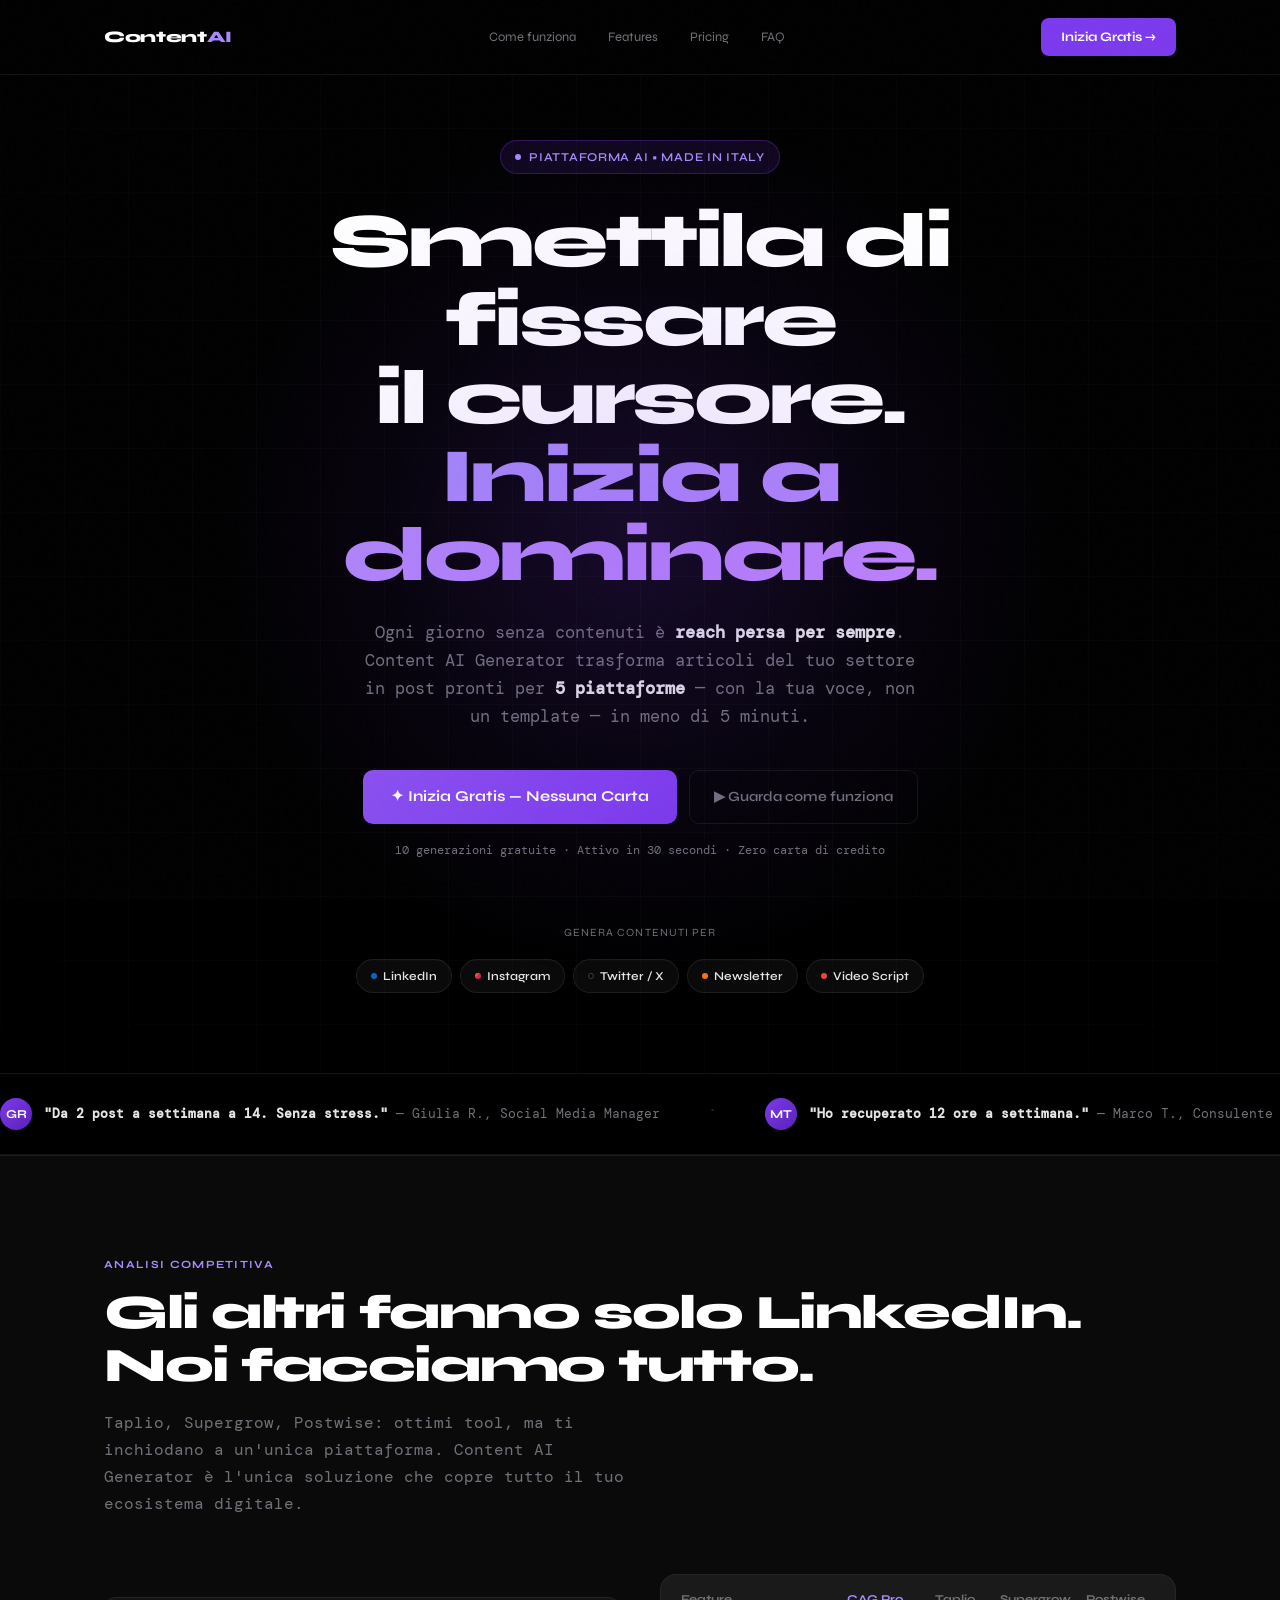
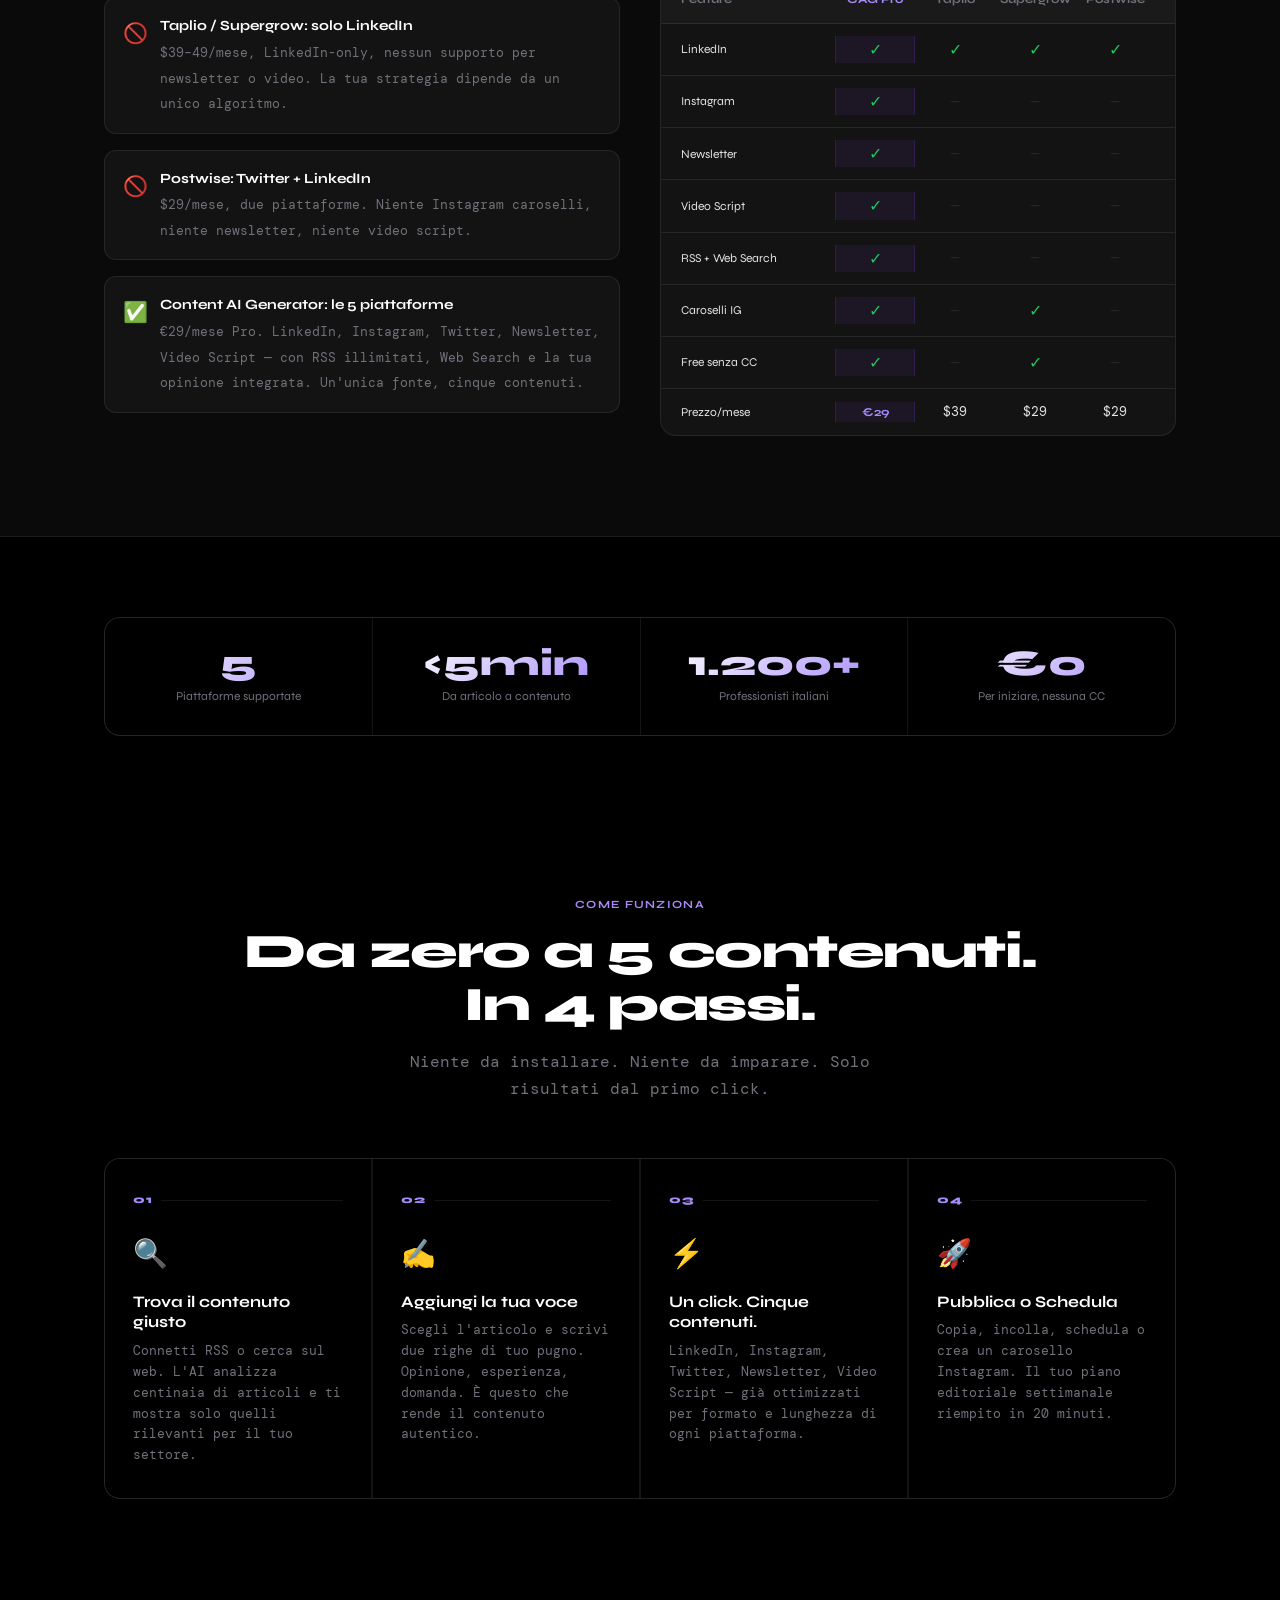
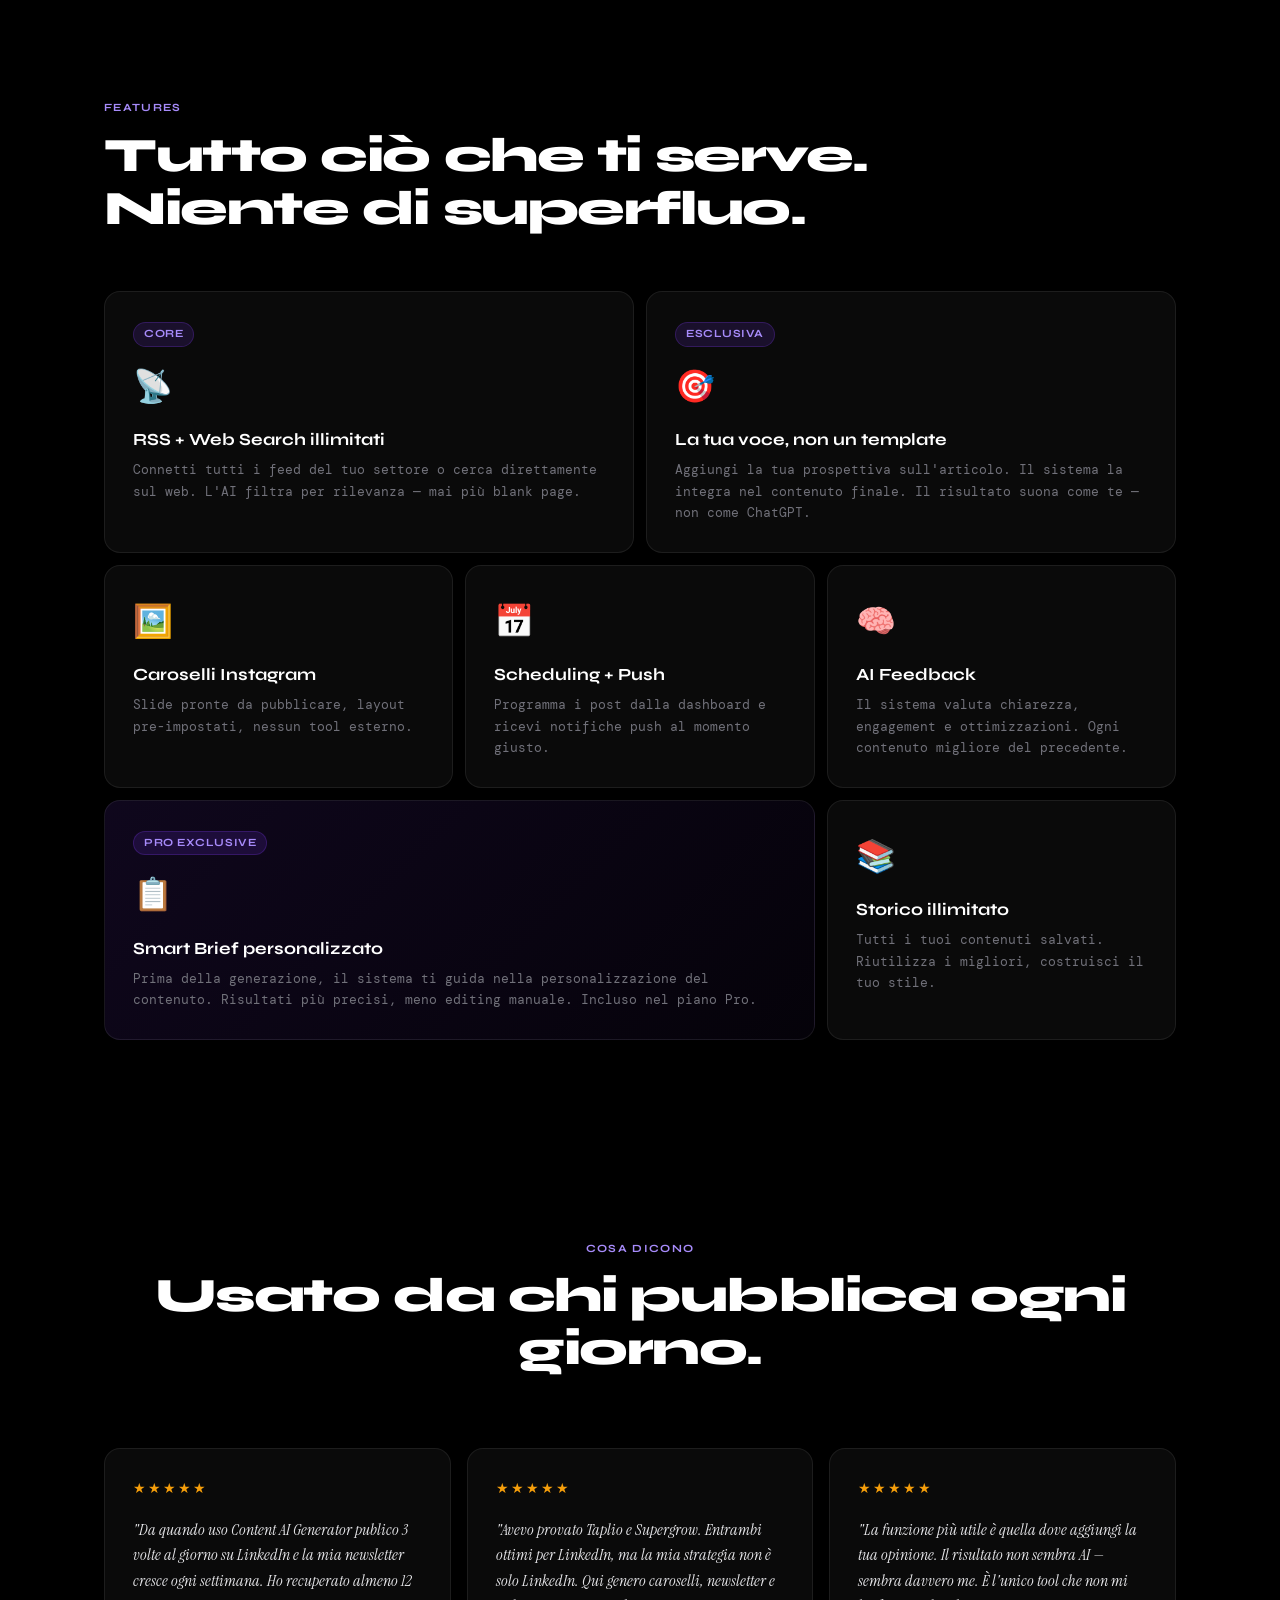
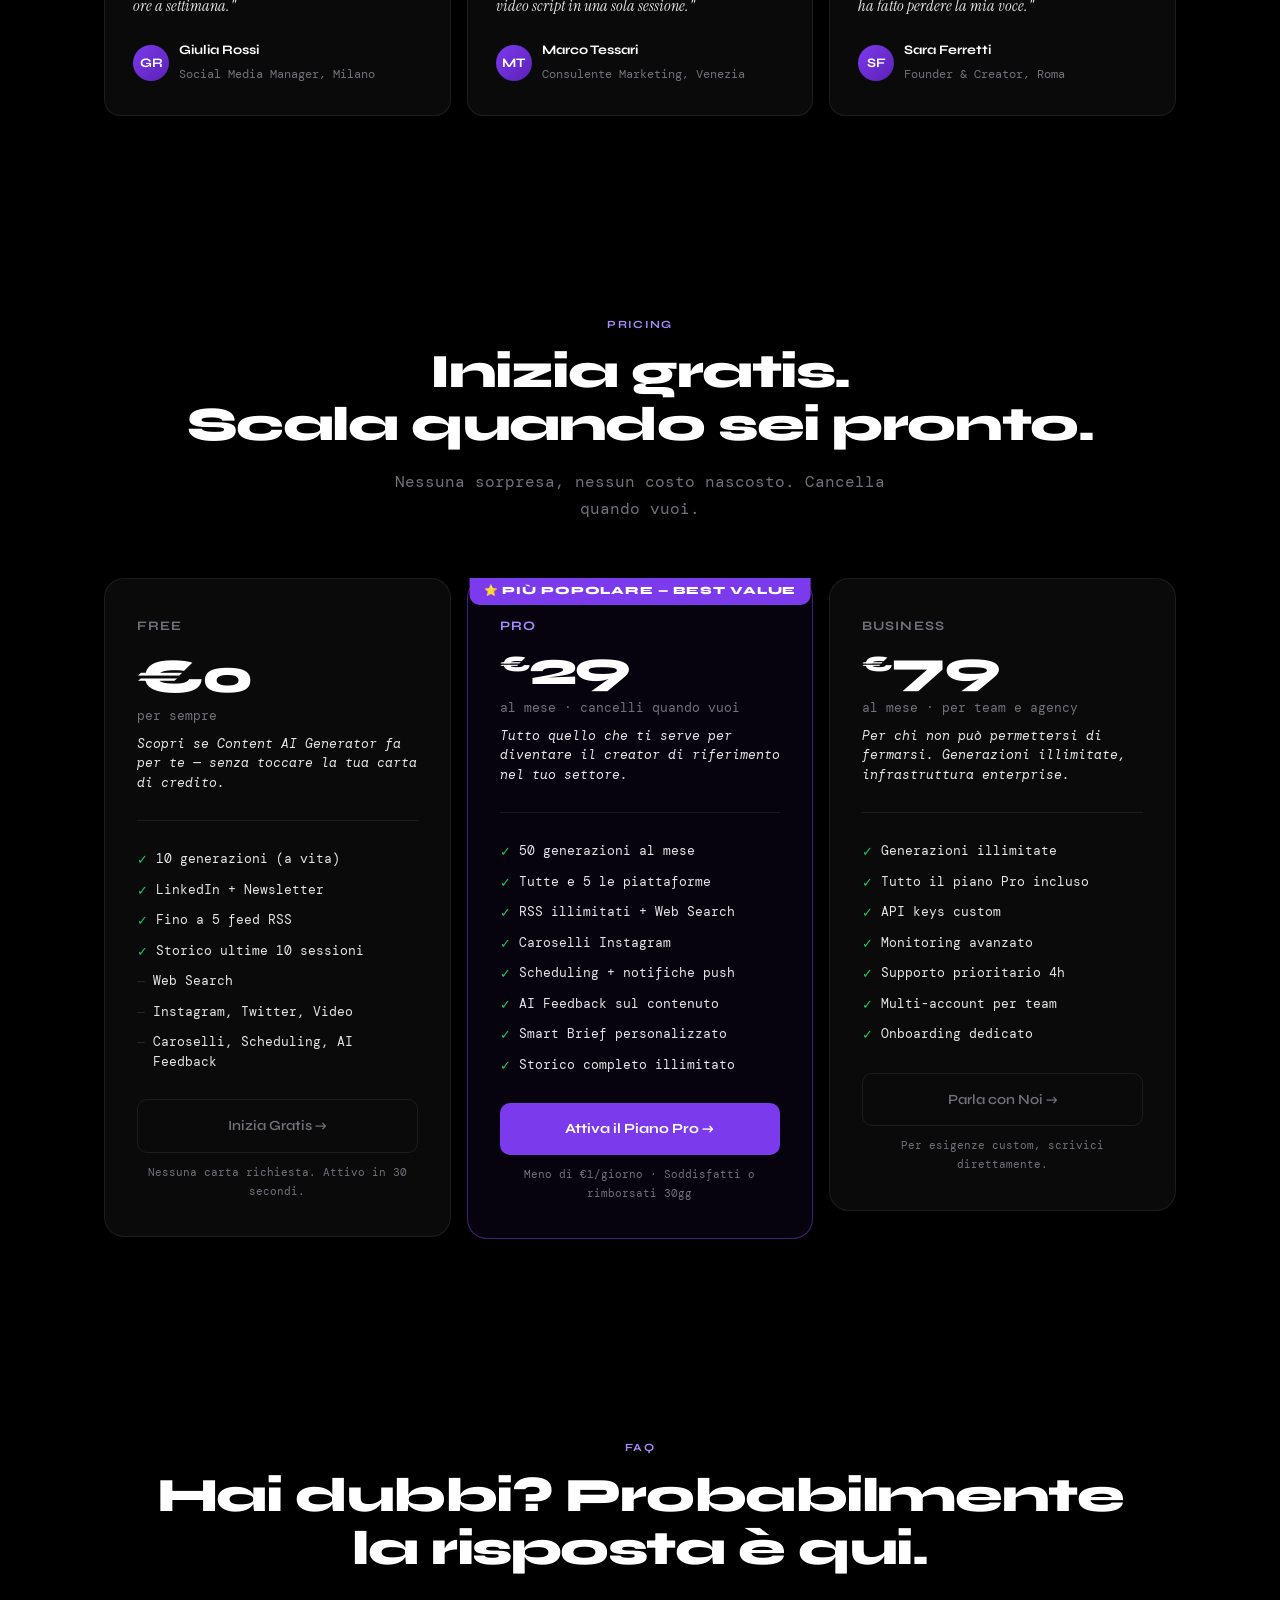
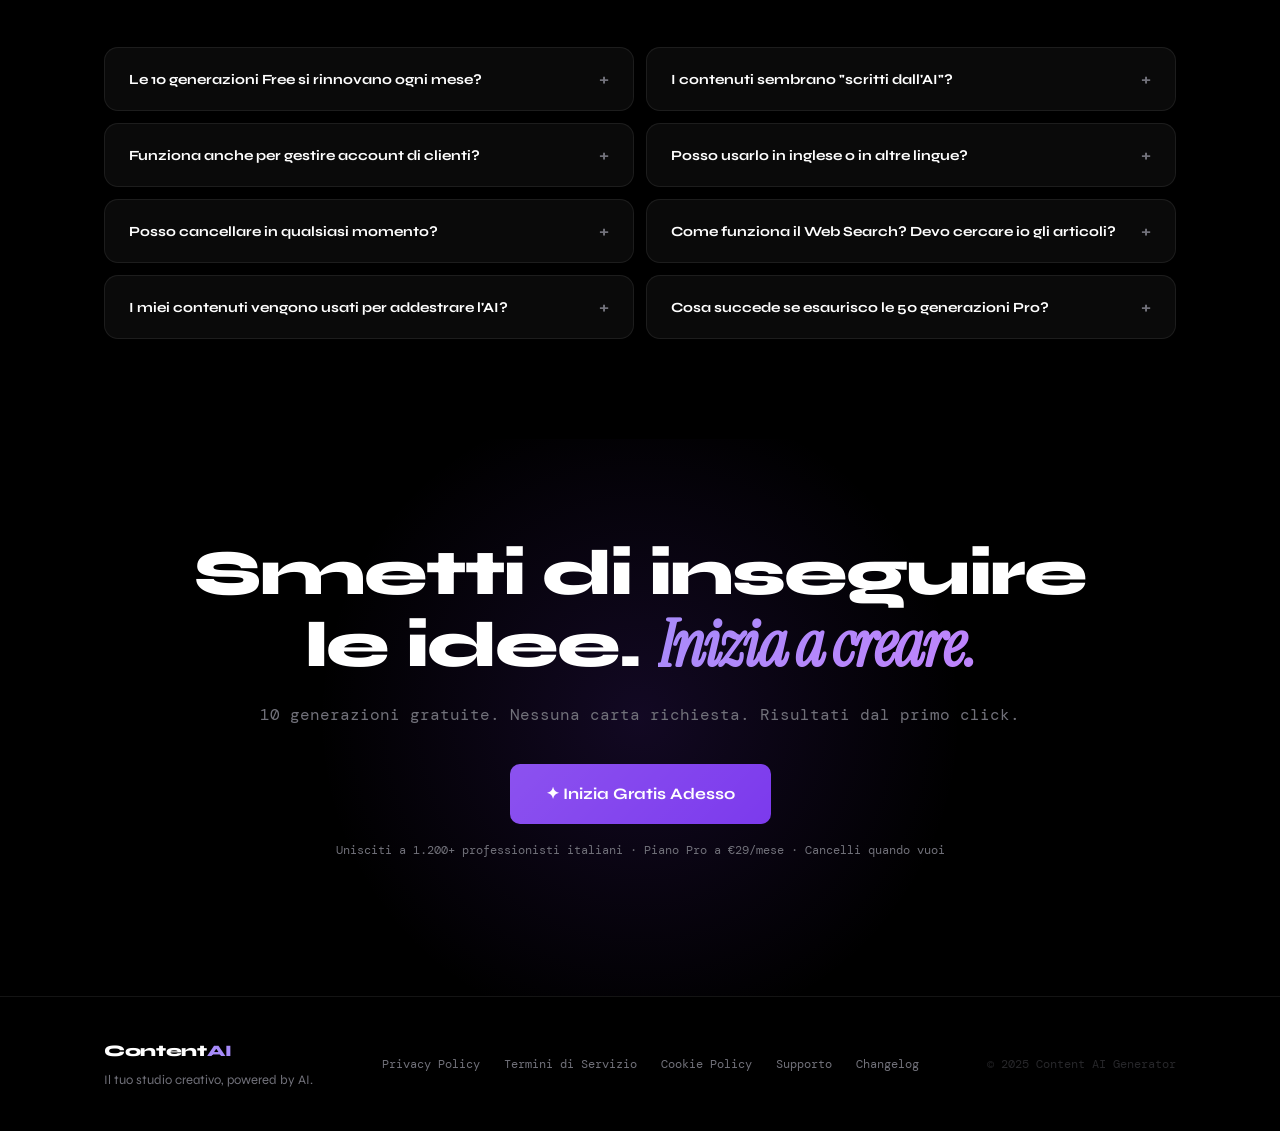
==== templates/landing.html @ b60cc6b3 "Add standalone landing page with separate /app route - Create templates/landing.html as a standalone" ====
<!DOCTYPE html>
<html lang="it">
<head>
<meta charset="UTF-8" />
<meta name="viewport" content="width=device-width, initial-scale=1.0" />
<title>Content AI Generator — Da Articolo a Post in 5 Piattaforme. In 5 Minuti.</title>
<meta name="description" content="Trasforma articoli in post LinkedIn, Instagram, newsletter e video script con l'AI. 10 generazioni gratis, nessuna carta richiesta." />
<meta property="og:title" content="Content AI Generator — Da Articolo a Post in 5 Minuti" />
<meta property="og:description" content="L'AI analizza gli articoli del tuo settore e genera contenuti per LinkedIn, Instagram, Twitter, Newsletter e Video. Gratis per iniziare." />
<meta property="og:url" content="https://content-ai-generator-1.onrender.com" />
<meta name="twitter:card" content="summary_large_image" />
<link rel="preconnect" href="https://fonts.googleapis.com" />
<link rel="preconnect" href="https://fonts.gstatic.com" crossorigin />
<link href="https://fonts.googleapis.com/css2?family=Syne:wght@400;500;600;700;800&family=DM+Mono:ital,wght@0,400;0,500;1,400&family=Instrument+Serif:ital@0;1&display=swap" rel="stylesheet" />
<style>
  /* ── DESIGN TOKENS ─────────────────────────────────────── */
  :root {
    --bg:       #000000;
    --surface:  #0a0a0a;
    --card:     rgba(255,255,255,0.04);
    --border:   rgba(255,255,255,0.08);
    --violet:   #7c3aed;
    --violet-l: #a78bfa;
    --violet-d: #5b21b6;
    --white:    #ffffff;
    --muted:    #71717a;
    --subtle:   #27272a;
    --text:     #e4e4e7;
    --font-head: 'Syne', sans-serif;
    --font-body: 'DM Mono', monospace;
    --font-serif:'Instrument Serif', serif;
    --r: 12px;
    --max: 1120px;
  }
  *, *::before, *::after { box-sizing: border-box; margin: 0; padding: 0; }
  html { scroll-behavior: smooth; }
  body {
    background: var(--bg);
    color: var(--text);
    font-family: var(--font-body);
    font-size: 15px;
    line-height: 1.7;
    overflow-x: hidden;
    -webkit-font-smoothing: antialiased;
  }
  /* ── NOISE TEXTURE OVERLAY ─────────────────────────────── */
  body::before {
    content: '';
    position: fixed;
    inset: 0;
    background-image: url("data:image/svg+xml,%3Csvg viewBox='0 0 256 256' xmlns='http://www.w3.org/2000/svg'%3E%3Cfilter id='noise'%3E%3CfeTurbulence type='fractalNoise' baseFrequency='0.9' numOctaves='4' stitchTiles='stitch'/%3E%3C/filter%3E%3Crect width='100%25' height='100%25' filter='url(%23noise)' opacity='0.035'/%3E%3C/svg%3E");
    pointer-events: none;
    z-index: 9999;
    opacity: 0.4;
  }
  /* ── LAYOUT ────────────────────────────────────────────── */
  .wrap { max-width: var(--max); margin: 0 auto; padding: 0 24px; }
  /* ── NAV ───────────────────────────────────────────────── */
  nav {
    position: fixed; top: 0; left: 0; right: 0; z-index: 100;
    padding: 18px 0;
    background: rgba(0,0,0,0.7);
    backdrop-filter: blur(20px);
    -webkit-backdrop-filter: blur(20px);
    border-bottom: 1px solid var(--border);
  }
  nav .wrap { display: flex; align-items: center; justify-content: space-between; }
  .nav-logo {
    font-family: var(--font-head);
    font-weight: 800;
    font-size: 16px;
    color: var(--white);
    letter-spacing: -0.02em;
    text-decoration: none;
  }
  .nav-logo span { color: var(--violet-l); }
  .nav-links { display: flex; align-items: center; gap: 32px; }
  .nav-links a {
    font-size: 13px;
    color: var(--muted);
    text-decoration: none;
    transition: color 0.2s;
    font-family: var(--font-head);
  }
  .nav-links a:hover { color: var(--white); }
  .btn-nav {
    font-family: var(--font-head);
    font-weight: 700;
    font-size: 13px;
    background: var(--violet);
    color: #fff;
    border: none;
    border-radius: 8px;
    padding: 8px 20px;
    cursor: pointer;
    text-decoration: none;
    transition: background 0.2s, transform 0.15s;
  }
  .btn-nav:hover { background: var(--violet-d); transform: translateY(-1px); }
  /* ── HERO ──────────────────────────────────────────────── */
  .hero {
    min-height: 100vh;
    display: flex;
    flex-direction: column;
    align-items: center;
    justify-content: center;
    text-align: center;
    padding: 140px 24px 80px;
    position: relative;
    overflow: hidden;
  }
  /* Orb background */
  .hero::after {
    content: '';
    position: absolute;
    width: 900px; height: 900px;
    top: 50%; left: 50%;
    transform: translate(-50%, -50%);
    background: radial-gradient(circle at center,
      rgba(124,58,237,0.18) 0%,
      rgba(124,58,237,0.06) 40%,
      transparent 70%);
    pointer-events: none;
    animation: pulse-orb 8s ease-in-out infinite;
  }
  @keyframes pulse-orb {
    0%, 100% { transform: translate(-50%,-50%) scale(1); opacity: 1; }
    50%       { transform: translate(-50%,-50%) scale(1.12); opacity: 0.7; }
  }
  /* Grid lines */
  .hero-grid {
    position: absolute; inset: 0; pointer-events: none;
    background-image:
      linear-gradient(rgba(255,255,255,0.025) 1px, transparent 1px),
      linear-gradient(90deg, rgba(255,255,255,0.025) 1px, transparent 1px);
    background-size: 64px 64px;
    mask-image: radial-gradient(ellipse 80% 80% at 50% 50%, black 40%, transparent 100%);
  }
  .hero-eyebrow {
    display: inline-flex;
    align-items: center;
    gap: 8px;
    background: rgba(124,58,237,0.12);
    border: 1px solid rgba(124,58,237,0.3);
    border-radius: 999px;
    padding: 6px 14px;
    font-size: 12px;
    font-family: var(--font-head);
    font-weight: 600;
    color: var(--violet-l);
    letter-spacing: 0.06em;
    text-transform: uppercase;
    margin-bottom: 28px;
    animation: fade-up 0.6s ease both;
  }
  .hero-eyebrow::before {
    content: '';
    width: 6px; height: 6px;
    background: var(--violet-l);
    border-radius: 50%;
    animation: blink 2s ease-in-out infinite;
  }
  @keyframes blink { 0%,100%{opacity:1} 50%{opacity:0.3} }
  .hero-h1 {
    font-family: var(--font-head);
    font-weight: 800;
    font-size: clamp(42px, 6vw, 80px);
    line-height: 1.02;
    letter-spacing: -0.04em;
    color: var(--white);
    margin-bottom: 24px;
    max-width: 860px;
    animation: fade-up 0.6s 0.1s ease both;
  }
  .hero-h1 em {
    font-style: normal;
    background: linear-gradient(135deg, var(--violet-l) 0%, #c084fc 50%, var(--violet-l) 100%);
    background-size: 200%;
    -webkit-background-clip: text;
    -webkit-text-fill-color: transparent;
    background-clip: text;
    animation: shimmer 4s linear infinite;
  }
  @keyframes shimmer { 0%{background-position:0%} 100%{background-position:200%} }
  .hero-sub {
    font-size: 17px;
    line-height: 1.65;
    color: var(--muted);
    max-width: 560px;
    margin-bottom: 40px;
    animation: fade-up 0.6s 0.2s ease both;
  }
  .hero-sub strong { color: var(--text); }
  .hero-cta-row {
    display: flex;
    align-items: center;
    justify-content: center;
    gap: 12px;
    flex-wrap: wrap;
    animation: fade-up 0.6s 0.3s ease both;
    margin-bottom: 16px;
  }
  .btn-primary {
    display: inline-flex;
    align-items: center;
    gap: 8px;
    font-family: var(--font-head);
    font-weight: 700;
    font-size: 15px;
    background: var(--violet);
    color: #fff;
    border: none;
    border-radius: 10px;
    padding: 14px 28px;
    cursor: pointer;
    text-decoration: none;
    transition: all 0.2s;
    position: relative;
    overflow: hidden;
  }
  .btn-primary::before {
    content: '';
    position: absolute;
    inset: 0;
    background: linear-gradient(135deg, rgba(255,255,255,0.12), transparent);
    pointer-events: none;
  }
  .btn-primary:hover { background: #6d28d9; transform: translateY(-2px); box-shadow: 0 12px 40px rgba(124,58,237,0.4); }
  .btn-ghost {
    display: inline-flex; align-items: center; gap: 8px;
    font-family: var(--font-head);
    font-weight: 600; font-size: 14px;
    color: var(--muted);
    background: transparent;
    border: 1px solid var(--border);
    border-radius: 10px;
    padding: 14px 24px;
    text-decoration: none;
    transition: all 0.2s;
  }
  .btn-ghost:hover { color: var(--white); border-color: rgba(255,255,255,0.2); background: var(--card); }
  .hero-disclaimer {
    font-size: 12px;
    color: var(--muted);
    animation: fade-up 0.6s 0.35s ease both;
  }
  /* ── PLATFORMS STRIP ───────────────────────────────────── */
  .platforms {
    margin-top: 64px;
    animation: fade-up 0.6s 0.4s ease both;
  }
  .platforms p {
    font-size: 11px;
    color: var(--muted);
    letter-spacing: 0.1em;
    text-transform: uppercase;
    font-family: var(--font-head);
    margin-bottom: 16px;
  }
  .platform-pills {
    display: flex; flex-wrap: wrap;
    align-items: center; justify-content: center;
    gap: 8px;
  }
  .pill {
    display: inline-flex; align-items: center; gap: 6px;
    background: var(--card);
    border: 1px solid var(--border);
    border-radius: 999px;
    padding: 6px 14px;
    font-size: 12px;
    font-family: var(--font-head);
    font-weight: 600;
    color: var(--text);
    transition: all 0.2s;
  }
  .pill:hover { border-color: rgba(124,58,237,0.5); color: var(--violet-l); }
  .pill .dot { width: 6px; height: 6px; border-radius: 50%; }
  .dot-li { background: #0a66c2; }
  .dot-ig { background: linear-gradient(135deg,#f09433,#e6683c,#dc2743,#cc2366,#bc1888); }
  .dot-tw { background: #000; border: 1px solid #444; }
  .dot-nl { background: #f97316; }
  .dot-vd { background: #ef4444; }
  /* ── SOCIAL PROOF STRIP ────────────────────────────────── */
  .proof-strip {
    padding: 24px 0;
    border-top: 1px solid var(--border);
    border-bottom: 1px solid var(--border);
    overflow: hidden;
  }
  .proof-track {
    display: flex; gap: 48px;
    animation: marquee 25s linear infinite;
    white-space: nowrap;
  }
  @keyframes marquee { 0%{transform:translateX(0)} 100%{transform:translateX(-50%)} }
  .proof-item {
    display: flex; align-items: center; gap: 12px;
    flex-shrink: 0;
  }
  .proof-avatar {
    width: 32px; height: 32px; border-radius: 50%;
    background: linear-gradient(135deg, var(--violet), var(--violet-d));
    display: flex; align-items: center; justify-content: center;
    font-size: 12px; font-weight: 700; color: #fff; font-family: var(--font-head);
    flex-shrink: 0;
  }
  .proof-text { font-size: 13px; color: var(--muted); }
  .proof-text strong { color: var(--text); }
  .proof-sep { color: var(--subtle); user-select: none; }
  /* ── SECTION COMMON ────────────────────────────────────── */
  section { padding: 100px 0; }
  .section-label {
    font-family: var(--font-head);
    font-size: 11px;
    letter-spacing: 0.12em;
    text-transform: uppercase;
    color: var(--violet-l);
    font-weight: 700;
    margin-bottom: 12px;
  }
  .section-title {
    font-family: var(--font-head);
    font-weight: 800;
    font-size: clamp(30px, 4vw, 48px);
    line-height: 1.1;
    letter-spacing: -0.03em;
    color: var(--white);
    margin-bottom: 16px;
  }
  .section-sub {
    font-size: 16px;
    color: var(--muted);
    max-width: 520px;
    line-height: 1.7;
  }
  .section-head { margin-bottom: 56px; }
  /* ── COMPETITIVE SECTION ───────────────────────────────── */
  .compete {
    background: var(--surface);
    border-top: 1px solid var(--border);
    border-bottom: 1px solid var(--border);
  }
  .compete-grid {
    display: grid;
    grid-template-columns: 1fr 1fr;
    gap: 40px;
    align-items: center;
  }
  .compete-list { list-style: none; display: flex; flex-direction: column; gap: 16px; }
  .compete-list li {
    display: flex; align-items: flex-start; gap: 12px;
    background: var(--card);
    border: 1px solid var(--border);
    border-radius: var(--r);
    padding: 16px 18px;
    transition: border-color 0.2s;
  }
  .compete-list li:hover { border-color: rgba(124,58,237,0.4); }
  .compete-icon { font-size: 20px; flex-shrink: 0; margin-top: 2px; }
  .compete-text strong { display: block; font-family: var(--font-head); font-weight: 700; color: var(--white); font-size: 14px; margin-bottom: 2px; }
  .compete-text span { font-size: 13px; color: var(--muted); }
  .compare-table {
    background: var(--card);
    border: 1px solid var(--border);
    border-radius: 16px;
    overflow: hidden;
  }
  .cmp-head {
    display: grid; grid-template-columns: 1fr 80px 80px 80px 80px;
    background: rgba(255,255,255,0.03);
    border-bottom: 1px solid var(--border);
    padding: 14px 20px;
    font-size: 12px; font-family: var(--font-head); font-weight: 700;
    color: var(--muted); text-align: center;
  }
  .cmp-head span:first-child { text-align: left; }
  .cmp-row {
    display: grid; grid-template-columns: 1fr 80px 80px 80px 80px;
    padding: 12px 20px;
    border-bottom: 1px solid var(--border);
    font-size: 13px; text-align: center; align-items: center;
    transition: background 0.15s;
  }
  .cmp-row:last-child { border-bottom: none; }
  .cmp-row:hover { background: rgba(255,255,255,0.02); }
  .cmp-row span:first-child { text-align: left; color: var(--text); font-family: var(--font-head); font-size: 12px; }
  .check { color: #22c55e; font-size: 16px; }
  .cross { color: var(--subtle); font-size: 14px; }
  .cmp-us { color: var(--violet-l); font-weight: 700; font-family: var(--font-head); font-size: 12px; }
  .cmp-col-us { background: rgba(124,58,237,0.08); border-left: 1px solid rgba(124,58,237,0.2); border-right: 1px solid rgba(124,58,237,0.2); }
  /* ── HOW IT WORKS ──────────────────────────────────────── */
  .steps {
    display: grid;
    grid-template-columns: repeat(4, 1fr);
    gap: 2px;
    background: var(--border);
    border: 1px solid var(--border);
    border-radius: 16px;
    overflow: hidden;
  }
  .step {
    background: var(--bg);
    padding: 32px 28px;
    position: relative;
    transition: background 0.2s;
  }
  .step:hover { background: rgba(124,58,237,0.05); }
  .step-num {
    font-family: var(--font-head);
    font-size: 11px;
    color: var(--violet-l);
    font-weight: 800;
    letter-spacing: 0.1em;
    margin-bottom: 20px;
    display: flex; align-items: center; gap: 8px;
  }
  .step-num::after {
    content: '';
    flex: 1;
    height: 1px;
    background: var(--border);
  }
  .step-icon { font-size: 28px; margin-bottom: 14px; display: block; }
  .step h3 {
    font-family: var(--font-head);
    font-size: 16px;
    font-weight: 700;
    color: var(--white);
    margin-bottom: 8px;
    line-height: 1.3;
  }
  .step p { font-size: 13px; color: var(--muted); line-height: 1.6; }
  /* ── BENTO FEATURES ────────────────────────────────────── */
  .bento {
    display: grid;
    grid-template-columns: repeat(6, 1fr);
    grid-template-rows: auto auto;
    gap: 12px;
  }
  .bento-card {
    background: var(--card);
    border: 1px solid var(--border);
    border-radius: 16px;
    padding: 28px;
    transition: border-color 0.2s, transform 0.2s;
    position: relative;
    overflow: hidden;
  }
  .bento-card::before {
    content: '';
    position: absolute;
    inset: 0;
    background: radial-gradient(circle at 0% 0%, rgba(124,58,237,0.08), transparent 60%);
    pointer-events: none;
    opacity: 0;
    transition: opacity 0.3s;
  }
  .bento-card:hover { border-color: rgba(124,58,237,0.3); transform: translateY(-2px); }
  .bento-card:hover::before { opacity: 1; }
  .bento-card.col-3 { grid-column: span 3; }
  .bento-card.col-2 { grid-column: span 2; }
  .bento-card.col-4 { grid-column: span 4; }
  .bento-card.col-6 { grid-column: span 6; }
  .bento-icon { font-size: 32px; margin-bottom: 16px; display: block; }
  .bento-card h3 {
    font-family: var(--font-head);
    font-size: 17px; font-weight: 700;
    color: var(--white);
    margin-bottom: 8px; line-height: 1.3;
  }
  .bento-card p { font-size: 13px; color: var(--muted); line-height: 1.65; }
  .bento-tag {
    display: inline-block;
    background: rgba(124,58,237,0.15);
    color: var(--violet-l);
    border: 1px solid rgba(124,58,237,0.25);
    border-radius: 999px;
    padding: 2px 10px;
    font-size: 11px;
    font-family: var(--font-head);
    font-weight: 700;
    letter-spacing: 0.05em;
    margin-bottom: 12px;
    text-transform: uppercase;
  }
  /* ── PRICING ───────────────────────────────────────────── */
  .pricing-grid {
    display: grid;
    grid-template-columns: repeat(3, 1fr);
    gap: 16px;
    align-items: start;
  }
  .price-card {
    background: var(--card);
    border: 1px solid var(--border);
    border-radius: 20px;
    padding: 36px 32px;
    transition: border-color 0.2s;
    position: relative;
  }
  .price-card:hover { border-color: rgba(124,58,237,0.3); }
  .price-card.featured {
    border-color: rgba(124,58,237,0.5);
    background: rgba(124,58,237,0.06);
  }
  .price-badge {
    position: absolute; top: -1px; left: 50%; transform: translateX(-50%);
    background: var(--violet);
    color: #fff;
    font-family: var(--font-head);
    font-weight: 800;
    font-size: 11px;
    letter-spacing: 0.08em;
    text-transform: uppercase;
    padding: 4px 14px;
    border-radius: 0 0 10px 10px;
    white-space: nowrap;
  }
  .price-name {
    font-family: var(--font-head);
    font-size: 13px; font-weight: 700;
    color: var(--muted);
    letter-spacing: 0.08em;
    text-transform: uppercase;
    margin-bottom: 8px;
  }
  .price-amount {
    font-family: var(--font-head);
    font-size: 48px; font-weight: 800;
    color: var(--white);
    letter-spacing: -0.04em;
    line-height: 1;
    margin-bottom: 4px;
  }
  .price-amount span { font-size: 22px; vertical-align: top; margin-top: 8px; display: inline-block; }
  .price-per { font-size: 13px; color: var(--muted); margin-bottom: 6px; }
  .price-hook {
    font-size: 13px;
    color: var(--text);
    margin-bottom: 28px;
    padding-bottom: 28px;
    border-bottom: 1px solid var(--border);
    font-style: italic;
    line-height: 1.5;
  }
  .price-features { list-style: none; display: flex; flex-direction: column; gap: 10px; margin-bottom: 28px; }
  .price-features li {
    display: flex; align-items: flex-start; gap: 8px;
    font-size: 13px; color: var(--text);
    line-height: 1.5;
  }
  .price-features li .ic { color: #22c55e; flex-shrink: 0; margin-top: 1px; }
  .price-features li .ic-no { color: var(--subtle); flex-shrink: 0; margin-top: 1px; }
  .btn-price-primary {
    display: block; width: 100%; text-align: center;
    font-family: var(--font-head); font-weight: 700; font-size: 14px;
    background: var(--violet); color: #fff;
    border: none; border-radius: 10px;
    padding: 14px; cursor: pointer;
    text-decoration: none;
    transition: all 0.2s;
  }
  .btn-price-primary:hover { background: var(--violet-d); transform: translateY(-1px); box-shadow: 0 8px 30px rgba(124,58,237,0.35); }
  .btn-price-ghost {
    display: block; width: 100%; text-align: center;
    font-family: var(--font-head); font-weight: 600; font-size: 14px;
    background: transparent; color: var(--muted);
    border: 1px solid var(--border); border-radius: 10px;
    padding: 14px; cursor: pointer;
    text-decoration: none;
    transition: all 0.2s;
  }
  .btn-price-ghost:hover { color: var(--white); border-color: rgba(255,255,255,0.2); }
  .price-note { font-size: 11px; color: var(--muted); text-align: center; margin-top: 10px; }
  /* ── TESTIMONIALS ──────────────────────────────────────── */
  .testi-grid {
    display: grid;
    grid-template-columns: repeat(3, 1fr);
    gap: 16px;
  }
  .testi-card {
    background: var(--card);
    border: 1px solid var(--border);
    border-radius: 16px;
    padding: 28px;
    transition: border-color 0.2s;
  }
  .testi-card:hover { border-color: rgba(124,58,237,0.3); }
  .testi-stars { color: #f59e0b; font-size: 14px; margin-bottom: 16px; letter-spacing: 2px; }
  .testi-quote {
    font-family: var(--font-serif);
    font-size: 16px;
    color: var(--text);
    line-height: 1.6;
    margin-bottom: 20px;
    font-style: italic;
  }
  .testi-author { display: flex; align-items: center; gap: 10px; }
  .testi-av {
    width: 36px; height: 36px; border-radius: 50%;
    background: linear-gradient(135deg, var(--violet), var(--violet-d));
    display: flex; align-items: center; justify-content: center;
    font-family: var(--font-head); font-weight: 700; font-size: 13px; color: #fff;
  }
  .testi-info strong { display: block; font-family: var(--font-head); font-size: 13px; color: var(--white); }
  .testi-info span { font-size: 12px; color: var(--muted); }
  /* ── FAQ ───────────────────────────────────────────────── */
  .faq-grid {
    display: grid;
    grid-template-columns: 1fr 1fr;
    gap: 12px;
  }
  .faq-item {
    background: var(--card);
    border: 1px solid var(--border);
    border-radius: 14px;
    overflow: hidden;
  }
  .faq-q {
    width: 100%; text-align: left;
    background: none; border: none; cursor: pointer;
    padding: 20px 24px;
    display: flex; justify-content: space-between; align-items: center; gap: 16px;
    font-family: var(--font-head); font-weight: 700; font-size: 14px;
    color: var(--white);
    transition: color 0.2s;
  }
  .faq-q:hover { color: var(--violet-l); }
  .faq-arrow { font-size: 18px; color: var(--muted); flex-shrink: 0; transition: transform 0.25s; }
  .faq-item.open .faq-arrow { transform: rotate(45deg); color: var(--violet-l); }
  .faq-a {
    max-height: 0; overflow: hidden;
    transition: max-height 0.3s ease, padding 0.3s ease;
    font-size: 13px; color: var(--muted);
    line-height: 1.7;
    padding: 0 24px;
  }
  .faq-item.open .faq-a { max-height: 300px; padding: 0 24px 20px; }
  /* ── CTA BOTTOM ────────────────────────────────────────── */
  .cta-bottom {
    text-align: center;
    padding: 100px 24px;
    position: relative; overflow: hidden;
  }
  .cta-bottom::before {
    content: '';
    position: absolute;
    width: 700px; height: 700px;
    top: 50%; left: 50%;
    transform: translate(-50%,-50%);
    background: radial-gradient(circle, rgba(124,58,237,0.15) 0%, transparent 65%);
    pointer-events: none;
  }
  .cta-bottom h2 {
    font-family: var(--font-head);
    font-size: clamp(36px, 5vw, 64px);
    font-weight: 800;
    letter-spacing: -0.03em;
    color: var(--white);
    line-height: 1.1;
    margin-bottom: 20px;
    position: relative;
  }
  .cta-bottom p { font-size: 16px; color: var(--muted); margin-bottom: 36px; position: relative; }
  /* ── FOOTER ────────────────────────────────────────────── */
  footer {
    border-top: 1px solid var(--border);
    padding: 40px 0;
  }
  footer .wrap {
    display: flex;
    justify-content: space-between;
    align-items: center;
    flex-wrap: wrap;
    gap: 16px;
  }
  .foot-left .tagline {
    font-family: var(--font-head);
    font-size: 13px;
    color: var(--muted);
    margin-top: 4px;
  }
  .foot-links { display: flex; gap: 24px; flex-wrap: wrap; }
  .foot-links a { font-size: 12px; color: var(--muted); text-decoration: none; transition: color 0.2s; }
  .foot-links a:hover { color: var(--text); }
  .foot-copy { font-size: 12px; color: var(--subtle); }
  /* ── ANIMATIONS ────────────────────────────────────────── */
  @keyframes fade-up {
    from { opacity: 0; transform: translateY(20px); }
    to   { opacity: 1; transform: translateY(0); }
  }
  .reveal {
    opacity: 0; transform: translateY(24px);
    transition: opacity 0.55s ease, transform 0.55s ease;
  }
  .reveal.visible { opacity: 1; transform: translateY(0); }
  /* ── STAT ROW ──────────────────────────────────────────── */
  .stats-row {
    display: grid; grid-template-columns: repeat(4, 1fr);
    gap: 1px; background: var(--border);
    border: 1px solid var(--border);
    border-radius: 16px; overflow: hidden;
    margin-bottom: 60px;
  }
  .stat { background: var(--bg); padding: 28px 24px; text-align: center; }
  .stat-num {
    font-family: var(--font-head);
    font-size: 36px; font-weight: 800;
    color: var(--white); line-height: 1;
    margin-bottom: 4px;
    background: linear-gradient(135deg, var(--white), var(--violet-l));
    -webkit-background-clip: text; -webkit-text-fill-color: transparent; background-clip: text;
  }
  .stat-label { font-size: 12px; color: var(--muted); font-family: var(--font-head); }
  /* ── RESPONSIVE ────────────────────────────────────────── */
  @media (max-width: 900px) {
    .bento-card.col-3, .bento-card.col-4 { grid-column: span 6; }
    .bento-card.col-2 { grid-column: span 3; }
    .steps { grid-template-columns: 1fr 1fr; }
    .pricing-grid { grid-template-columns: 1fr; }
    .testi-grid { grid-template-columns: 1fr; }
    .faq-grid { grid-template-columns: 1fr; }
    .compete-grid { grid-template-columns: 1fr; }
    .cmp-head, .cmp-row { grid-template-columns: 1fr 70px 70px 70px 70px; font-size: 11px; }
    .nav-links { display: none; }
    .stats-row { grid-template-columns: 1fr 1fr; }
  }
  @media (max-width: 600px) {
    .steps { grid-template-columns: 1fr; }
    .bento-card.col-2 { grid-column: span 6; }
    .hero-h1 { font-size: 36px; }
    .stats-row { grid-template-columns: 1fr 1fr; }
    .cmp-head span:nth-child(n+3), .cmp-row span:nth-child(n+3) { display: none; }
    .cmp-head, .cmp-row { grid-template-columns: 1fr 70px 70px; }
  }
</style>
</head>
<body>
<!-- ═══════════════════ NAV ═══════════════════ -->
<nav>
  <div class="wrap">
    <a href="#" class="nav-logo">Content<span>AI</span></a>
    <div class="nav-links">
      <a href="#come-funziona">Come funziona</a>
      <a href="#features">Features</a>
      <a href="#pricing">Pricing</a>
      <a href="#faq">FAQ</a>
    </div>
    <a href="/app" class="btn-nav">Inizia Gratis →</a>
  </div>
</nav>
<!-- ═══════════════════ HERO ══════════════════ -->
<section class="hero">
  <div class="hero-grid"></div>
  <div class="hero-eyebrow">Piattaforma AI • Made in Italy</div>
  <h1 class="hero-h1">
    Smettila di fissare<br />
    il cursore.<br />
    <em>Inizia a dominare.</em>
  </h1>
  <p class="hero-sub">
    Ogni giorno senza contenuti è <strong>reach persa per sempre</strong>. Content AI Generator trasforma articoli del tuo settore in post pronti per <strong>5 piattaforme</strong> — con la tua voce, non un template — in meno di 5 minuti.
  </p>
  <div class="hero-cta-row">
    <a href="/app" class="btn-primary">
      ✦ Inizia Gratis — Nessuna Carta
    </a>
    <a href="#come-funziona" class="btn-ghost">
      ▶ Guarda come funziona
    </a>
  </div>
  <p class="hero-disclaimer">10 generazioni gratuite · Attivo in 30 secondi · Zero carta di credito</p>
  <div class="platforms">
    <p>Genera contenuti per</p>
    <div class="platform-pills">
      <span class="pill"><span class="dot dot-li"></span>LinkedIn</span>
      <span class="pill"><span class="dot dot-ig"></span>Instagram</span>
      <span class="pill"><span class="dot dot-tw"></span>Twitter / X</span>
      <span class="pill"><span class="dot dot-nl"></span>Newsletter</span>
      <span class="pill"><span class="dot dot-vd"></span>Video Script</span>
    </div>
  </div>
</section>
<!-- ═══════════════════ SOCIAL PROOF ══════════ -->
<div class="proof-strip">
  <div class="proof-track">
    <!-- Clone per loop infinito -->
    <div class="proof-item"><div class="proof-avatar">GR</div><div class="proof-text"><strong>"Da 2 post a settimana a 14. Senza stress."</strong> — Giulia R., Social Media Manager</div></div>
    <div class="proof-sep">·</div>
    <div class="proof-item"><div class="proof-avatar">MT</div><div class="proof-text"><strong>"Ho recuperato 12 ore a settimana."</strong> — Marco T., Consulente Marketing</div></div>
    <div class="proof-sep">·</div>
    <div class="proof-item"><div class="proof-avatar">SF</div><div class="proof-text"><strong>"L'unico tool che mantiene davvero la mia voce."</strong> — Sara F., Founder</div></div>
    <div class="proof-sep">·</div>
    <div class="proof-item"><div class="proof-avatar">AL</div><div class="proof-text"><strong>"Finalmente pubblico ogni giorno senza ansia."</strong> — Andrea L., Coach</div></div>
    <div class="proof-sep">·</div>
    <div class="proof-item"><div class="proof-avatar">GR</div><div class="proof-text"><strong>"Da 2 post a settimana a 14. Senza stress."</strong> — Giulia R., Social Media Manager</div></div>
    <div class="proof-sep">·</div>
    <div class="proof-item"><div class="proof-avatar">MT</div><div class="proof-text"><strong>"Ho recuperato 12 ore a settimana."</strong> — Marco T., Consulente Marketing</div></div>
    <div class="proof-sep">·</div>
    <div class="proof-item"><div class="proof-avatar">SF</div><div class="proof-text"><strong>"L'unico tool che mantiene davvero la mia voce."</strong> — Sara F., Founder</div></div>
    <div class="proof-sep">·</div>
    <div class="proof-item"><div class="proof-avatar">AL</div><div class="proof-text"><strong>"Finalmente pubblico ogni giorno senza ansia."</strong> — Andrea L., Coach</div></div>
  </div>
</div>
<!-- ═══════════════════ COMPETITOR SECTION ════ -->
<section class="compete">
  <div class="wrap">
    <div class="section-head reveal">
      <p class="section-label">Analisi Competitiva</p>
      <h2 class="section-title">Gli altri fanno solo LinkedIn.<br />Noi facciamo tutto.</h2>
      <p class="section-sub">Taplio, Supergrow, Postwise: ottimi tool, ma ti inchiodano a un'unica piattaforma. Content AI Generator è l'unica soluzione che copre tutto il tuo ecosistema digitale.</p>
    </div>
    <div class="compete-grid reveal">
      <ul class="compete-list">
        <li>
          <span class="compete-icon">🚫</span>
          <div class="compete-text">
            <strong>Taplio / Supergrow: solo LinkedIn</strong>
            <span>$39–49/mese, LinkedIn-only, nessun supporto per newsletter o video. La tua strategia dipende da un unico algoritmo.</span>
          </div>
        </li>
        <li>
          <span class="compete-icon">🚫</span>
          <div class="compete-text">
            <strong>Postwise: Twitter + LinkedIn</strong>
            <span>$29/mese, due piattaforme. Niente Instagram caroselli, niente newsletter, niente video script.</span>
          </div>
        </li>
        <li>
          <span class="compete-icon">✅</span>
          <div class="compete-text">
            <strong>Content AI Generator: le 5 piattaforme</strong>
            <span>€29/mese Pro. LinkedIn, Instagram, Twitter, Newsletter, Video Script — con RSS illimitati, Web Search e la tua opinione integrata. Un'unica fonte, cinque contenuti.</span>
          </div>
        </li>
      </ul>
      <div class="compare-table reveal">
        <div class="cmp-head">
          <span>Feature</span>
          <span class="cmp-us">CAG Pro</span>
          <span>Taplio</span>
          <span>Supergrow</span>
          <span>Postwise</span>
        </div>
        <div class="cmp-row">
          <span>LinkedIn</span>
          <span class="cmp-col-us check">✓</span>
          <span class="check">✓</span>
          <span class="check">✓</span>
          <span class="check">✓</span>
        </div>
        <div class="cmp-row">
          <span>Instagram</span>
          <span class="cmp-col-us check">✓</span>
          <span class="cross">—</span>
          <span class="cross">—</span>
          <span class="cross">—</span>
        </div>
        <div class="cmp-row">
          <span>Newsletter</span>
          <span class="cmp-col-us check">✓</span>
          <span class="cross">—</span>
          <span class="cross">—</span>
          <span class="cross">—</span>
        </div>
        <div class="cmp-row">
          <span>Video Script</span>
          <span class="cmp-col-us check">✓</span>
          <span class="cross">—</span>
          <span class="cross">—</span>
          <span class="cross">—</span>
        </div>
        <div class="cmp-row">
          <span>RSS + Web Search</span>
          <span class="cmp-col-us check">✓</span>
          <span class="cross">—</span>
          <span class="cross">—</span>
          <span class="cross">—</span>
        </div>
        <div class="cmp-row">
          <span>Caroselli IG</span>
          <span class="cmp-col-us check">✓</span>
          <span class="cross">—</span>
          <span class="check">✓</span>
          <span class="cross">—</span>
        </div>
        <div class="cmp-row">
          <span>Free senza CC</span>
          <span class="cmp-col-us check">✓</span>
          <span class="cross">—</span>
          <span class="check">✓</span>
          <span class="cross">—</span>
        </div>
        <div class="cmp-row">
          <span>Prezzo/mese</span>
          <span class="cmp-col-us cmp-us">€29</span>
          <span>$39</span>
          <span>$29</span>
          <span>$29</span>
        </div>
      </div>
    </div>
  </div>
</section>
<!-- ═══════════════════ STATS ══════════════════ -->
<section style="padding: 80px 0 0;">
  <div class="wrap">
    <div class="stats-row reveal">
      <div class="stat">
        <div class="stat-num">5</div>
        <div class="stat-label">Piattaforme supportate</div>
      </div>
      <div class="stat">
        <div class="stat-num">&lt;5min</div>
        <div class="stat-label">Da articolo a contenuto</div>
      </div>
      <div class="stat">
        <div class="stat-num">1.200+</div>
        <div class="stat-label">Professionisti italiani</div>
      </div>
      <div class="stat">
        <div class="stat-num">€0</div>
        <div class="stat-label">Per iniziare, nessuna CC</div>
      </div>
    </div>
  </div>
</section>
<!-- ═══════════════════ HOW IT WORKS ══════════ -->
<section id="come-funziona">
  <div class="wrap">
    <div class="section-head reveal" style="text-align:center; display:flex; flex-direction:column; align-items:center;">
      <p class="section-label">Come Funziona</p>
      <h2 class="section-title">Da zero a 5 contenuti.<br />In 4 passi.</h2>
      <p class="section-sub">Niente da installare. Niente da imparare. Solo risultati dal primo click.</p>
    </div>
    <div class="steps reveal">
      <div class="step">
        <div class="step-num">01</div>
        <span class="step-icon">🔍</span>
        <h3>Trova il contenuto giusto</h3>
        <p>Connetti RSS o cerca sul web. L'AI analizza centinaia di articoli e ti mostra solo quelli rilevanti per il tuo settore.</p>
      </div>
      <div class="step">
        <div class="step-num">02</div>
        <span class="step-icon">✍️</span>
        <h3>Aggiungi la tua voce</h3>
        <p>Scegli l'articolo e scrivi due righe di tuo pugno. Opinione, esperienza, domanda. È questo che rende il contenuto autentico.</p>
      </div>
      <div class="step">
        <div class="step-num">03</div>
        <span class="step-icon">⚡</span>
        <h3>Un click. Cinque contenuti.</h3>
        <p>LinkedIn, Instagram, Twitter, Newsletter, Video Script — già ottimizzati per formato e lunghezza di ogni piattaforma.</p>
      </div>
      <div class="step">
        <div class="step-num">04</div>
        <span class="step-icon">🚀</span>
        <h3>Pubblica o Schedula</h3>
        <p>Copia, incolla, schedula o crea un carosello Instagram. Il tuo piano editoriale settimanale riempito in 20 minuti.</p>
      </div>
    </div>
  </div>
</section>
<!-- ═══════════════════ FEATURES BENTO ════════ -->
<section id="features">
  <div class="wrap">
    <div class="section-head reveal">
      <p class="section-label">Features</p>
      <h2 class="section-title">Tutto ciò che ti serve.<br />Niente di superfluo.</h2>
    </div>
    <div class="bento reveal">
      <!-- Riga 1 -->
      <div class="bento-card col-3">
        <span class="bento-tag">Core</span>
        <span class="bento-icon">📡</span>
        <h3>RSS + Web Search illimitati</h3>
        <p>Connetti tutti i feed del tuo settore o cerca direttamente sul web. L'AI filtra per rilevanza — mai più blank page.</p>
      </div>
      <div class="bento-card col-3">
        <span class="bento-tag">Esclusiva</span>
        <span class="bento-icon">🎯</span>
        <h3>La tua voce, non un template</h3>
        <p>Aggiungi la tua prospettiva sull'articolo. Il sistema la integra nel contenuto finale. Il risultato suona come te — non come ChatGPT.</p>
      </div>
      <!-- Riga 2 -->
      <div class="bento-card col-2">
        <span class="bento-icon">🖼️</span>
        <h3>Caroselli Instagram</h3>
        <p>Slide pronte da pubblicare, layout pre-impostati, nessun tool esterno.</p>
      </div>
      <div class="bento-card col-2">
        <span class="bento-icon">📅</span>
        <h3>Scheduling + Push</h3>
        <p>Programma i post dalla dashboard e ricevi notifiche push al momento giusto.</p>
      </div>
      <div class="bento-card col-2">
        <span class="bento-icon">🧠</span>
        <h3>AI Feedback</h3>
        <p>Il sistema valuta chiarezza, engagement e ottimizzazioni. Ogni contenuto migliore del precedente.</p>
      </div>
      <!-- Riga 3 -->
      <div class="bento-card col-4" style="background: linear-gradient(135deg, rgba(124,58,237,0.12), rgba(124,58,237,0.04));">
        <span class="bento-tag">Pro Exclusive</span>
        <span class="bento-icon">📋</span>
        <h3>Smart Brief personalizzato</h3>
        <p>Prima della generazione, il sistema ti guida nella personalizzazione del contenuto. Risultati più precisi, meno editing manuale. Incluso nel piano Pro.</p>
      </div>
      <div class="bento-card col-2">
        <span class="bento-icon">📚</span>
        <h3>Storico illimitato</h3>
        <p>Tutti i tuoi contenuti salvati. Riutilizza i migliori, costruisci il tuo stile.</p>
      </div>
    </div>
  </div>
</section>
<!-- ═══════════════════ TESTIMONIALS ══════════ -->
<section>
  <div class="wrap">
    <div class="section-head reveal" style="text-align:center; display:flex; flex-direction:column; align-items:center;">
      <p class="section-label">Cosa dicono</p>
      <h2 class="section-title">Usato da chi pubblica ogni giorno.</h2>
    </div>
    <div class="testi-grid reveal">
      <div class="testi-card">
        <div class="testi-stars">★★★★★</div>
        <p class="testi-quote">"Da quando uso Content AI Generator publico 3 volte al giorno su LinkedIn e la mia newsletter cresce ogni settimana. Ho recuperato almeno 12 ore a settimana."</p>
        <div class="testi-author">
          <div class="testi-av">GR</div>
          <div class="testi-info"><strong>Giulia Rossi</strong><span>Social Media Manager, Milano</span></div>
        </div>
      </div>
      <div class="testi-card">
        <div class="testi-stars">★★★★★</div>
        <p class="testi-quote">"Avevo provato Taplio e Supergrow. Entrambi ottimi per LinkedIn, ma la mia strategia non è solo LinkedIn. Qui genero caroselli, newsletter e video script in una sola sessione."</p>
        <div class="testi-author">
          <div class="testi-av">MT</div>
          <div class="testi-info"><strong>Marco Tessari</strong><span>Consulente Marketing, Venezia</span></div>
        </div>
      </div>
      <div class="testi-card">
        <div class="testi-stars">★★★★★</div>
        <p class="testi-quote">"La funzione più utile è quella dove aggiungi la tua opinione. Il risultato non sembra AI — sembra davvero me. È l'unico tool che non mi ha fatto perdere la mia voce."</p>
        <div class="testi-author">
          <div class="testi-av">SF</div>
          <div class="testi-info"><strong>Sara Ferretti</strong><span>Founder & Creator, Roma</span></div>
        </div>
      </div>
    </div>
  </div>
</section>
<!-- ═══════════════════ PRICING ══════════════ -->
<section id="pricing">
  <div class="wrap">
    <div class="section-head reveal" style="text-align:center; display:flex; flex-direction:column; align-items:center;">
      <p class="section-label">Pricing</p>
      <h2 class="section-title">Inizia gratis.<br />Scala quando sei pronto.</h2>
      <p class="section-sub">Nessuna sorpresa, nessun costo nascosto. Cancella quando vuoi.</p>
    </div>
    <div class="pricing-grid reveal">
      <!-- FREE -->
      <div class="price-card">
        <p class="price-name">Free</p>
        <div class="price-amount">€<span style="font-size:48px;vertical-align:baseline;">0</span></div>
        <p class="price-per">per sempre</p>
        <p class="price-hook">Scopri se Content AI Generator fa per te — senza toccare la tua carta di credito.</p>
        <ul class="price-features">
          <li><span class="ic">✓</span> 10 generazioni (a vita)</li>
          <li><span class="ic">✓</span> LinkedIn + Newsletter</li>
          <li><span class="ic">✓</span> Fino a 5 feed RSS</li>
          <li><span class="ic">✓</span> Storico ultime 10 sessioni</li>
          <li><span class="ic-no">—</span> Web Search</li>
          <li><span class="ic-no">—</span> Instagram, Twitter, Video</li>
          <li><span class="ic-no">—</span> Caroselli, Scheduling, AI Feedback</li>
        </ul>
        <a href="/app" class="btn-price-ghost">Inizia Gratis →</a>
        <p class="price-note">Nessuna carta richiesta. Attivo in 30 secondi.</p>
      </div>
      <!-- PRO FEATURED -->
      <div class="price-card featured">
        <div class="price-badge">⭐ Più Popolare — Best Value</div>
        <p class="price-name" style="color: var(--violet-l);">Pro</p>
        <div class="price-amount"><span>€</span>29</div>
        <p class="price-per">al mese · cancelli quando vuoi</p>
        <p class="price-hook">Tutto quello che ti serve per diventare il creator di riferimento nel tuo settore.</p>
        <ul class="price-features">
          <li><span class="ic">✓</span> 50 generazioni al mese</li>
          <li><span class="ic">✓</span> Tutte e 5 le piattaforme</li>
          <li><span class="ic">✓</span> RSS illimitati + Web Search</li>
          <li><span class="ic">✓</span> Caroselli Instagram</li>
          <li><span class="ic">✓</span> Scheduling + notifiche push</li>
          <li><span class="ic">✓</span> AI Feedback sul contenuto</li>
          <li><span class="ic">✓</span> Smart Brief personalizzato</li>
          <li><span class="ic">✓</span> Storico completo illimitato</li>
        </ul>
        <a href="/app" class="btn-price-primary">Attiva il Piano Pro →</a>
        <p class="price-note">Meno di €1/giorno · Soddisfatti o rimborsati 30gg</p>
      </div>
      <!-- BUSINESS -->
      <div class="price-card">
        <p class="price-name">Business</p>
        <div class="price-amount"><span>€</span>79</div>
        <p class="price-per">al mese · per team e agency</p>
        <p class="price-hook">Per chi non può permettersi di fermarsi. Generazioni illimitate, infrastruttura enterprise.</p>
        <ul class="price-features">
          <li><span class="ic">✓</span> Generazioni illimitate</li>
          <li><span class="ic">✓</span> Tutto il piano Pro incluso</li>
          <li><span class="ic">✓</span> API keys custom</li>
          <li><span class="ic">✓</span> Monitoring avanzato</li>
          <li><span class="ic">✓</span> Supporto prioritario 4h</li>
          <li><span class="ic">✓</span> Multi-account per team</li>
          <li><span class="ic">✓</span> Onboarding dedicato</li>
        </ul>
        <a href="mailto:hello@contentaigenerator.com" class="btn-price-ghost">Parla con Noi →</a>
        <p class="price-note">Per esigenze custom, scrivici direttamente.</p>
      </div>
    </div>
  </div>
</section>
<!-- ═══════════════════ FAQ ════════════════════ -->
<section id="faq">
  <div class="wrap">
    <div class="section-head reveal" style="text-align:center; display:flex; flex-direction:column; align-items:center;">
      <p class="section-label">FAQ</p>
      <h2 class="section-title">Hai dubbi? Probabilmente<br />la risposta è qui.</h2>
    </div>
    <div class="faq-grid reveal">
      <div class="faq-item">
        <button class="faq-q">Le 10 generazioni Free si rinnovano ogni mese? <span class="faq-arrow">+</span></button>
        <div class="faq-a">No — sono un credito unico a vita, non mensile. Questo ti permette di testare il prodotto senza pressioni di tempo. Quando sei pronto a usarlo davvero, il piano Pro a €29/mese è la soluzione più conveniente.</div>
      </div>
      <div class="faq-item">
        <button class="faq-q">I contenuti sembrano "scritti dall'AI"? <span class="faq-arrow">+</span></button>
        <div class="faq-a">È la domanda più frequente. A differenza degli strumenti generici, Content AI Generator integra la tua opinione personale nel contenuto. Il risultato ha un punto di vista, un tono, un'angolazione che riflette il tuo modo di comunicare — non un template universale.</div>
      </div>
      <div class="faq-item">
        <button class="faq-q">Funziona anche per gestire account di clienti? <span class="faq-arrow">+</span></button>
        <div class="faq-a">Sì. Il piano Pro è ideale per freelance e social media manager con 1–5 clienti. Il piano Business è pensato per agency con più account e necessità di API personalizzate.</div>
      </div>
      <div class="faq-item">
        <button class="faq-q">Posso usarlo in inglese o in altre lingue? <span class="faq-arrow">+</span></button>
        <div class="faq-a">Assolutamente sì. La piattaforma è ottimizzata per l'italiano, ma genera contenuti di qualità in qualsiasi lingua — inglese, spagnolo, francese, tedesco. Basta specificarlo quando aggiungi la tua opinione.</div>
      </div>
      <div class="faq-item">
        <button class="faq-q">Posso cancellare in qualsiasi momento? <span class="faq-arrow">+</span></button>
        <div class="faq-a">Sì, senza penali. Puoi cancellare dalle impostazioni del tuo account in meno di 60 secondi. I dati vengono conservati per 30 giorni dalla cancellazione.</div>
      </div>
      <div class="faq-item">
        <button class="faq-q">Come funziona il Web Search? Devo cercare io gli articoli? <span class="faq-arrow">+</span></button>
        <div class="faq-a">No. Con il piano Pro cerchi direttamente dal pannello e l'AI trova gli articoli più rilevanti del momento. In alternativa, colleghi i tuoi feed RSS — la piattaforma monitora automaticamente le novità. Free supporta fino a 5 RSS.</div>
      </div>
      <div class="faq-item">
        <button class="faq-q">I miei contenuti vengono usati per addestrare l'AI? <span class="faq-arrow">+</span></button>
        <div class="faq-a">No. I tuoi contenuti sono tuoi. Non vengono condivisi, venduti o usati per addestrare modelli AI. Tutti i dati sono gestiti in conformità con il GDPR.</div>
      </div>
      <div class="faq-item">
        <button class="faq-q">Cosa succede se esaurisco le 50 generazioni Pro? <span class="faq-arrow">+</span></button>
        <div class="faq-a">Ricevi una notifica prima di esaurirle. Puoi passare al piano Business per generazioni illimitate, oppure aspettare il rinnovo mensile. Non addebitiamo automaticamente costi aggiuntivi senza il tuo consenso esplicito.</div>
      </div>
    </div>
  </div>
</section>
<!-- ═══════════════════ CTA BOTTOM ════════════ -->
<section class="cta-bottom">
  <div class="wrap" style="position:relative;">
    <h2>Smetti di inseguire<br/>le idee. <em style="font-family: var(--font-serif); font-style:italic; background:linear-gradient(135deg,var(--violet-l),#c084fc); -webkit-background-clip:text; -webkit-text-fill-color:transparent; background-clip:text;">Inizia a creare.</em></h2>
    <p>10 generazioni gratuite. Nessuna carta richiesta. Risultati dal primo click.</p>
    <div style="display:flex; gap:12px; justify-content:center; flex-wrap:wrap;">
      <a href="/app" class="btn-primary" style="font-size:16px; padding:16px 36px;">
        ✦ Inizia Gratis Adesso
      </a>
    </div>
    <p style="margin-top:16px; font-size:12px; color: var(--muted);">Unisciti a 1.200+ professionisti italiani · Piano Pro a €29/mese · Cancelli quando vuoi</p>
  </div>
</section>
<!-- ═══════════════════ FOOTER ════════════════ -->
<footer>
  <div class="wrap">
    <div class="foot-left">
      <a href="#" class="nav-logo">Content<span>AI</span></a>
      <p class="tagline">Il tuo studio creativo, powered by AI.</p>
    </div>
    <div class="foot-links">
      <a href="#">Privacy Policy</a>
      <a href="#">Termini di Servizio</a>
      <a href="#">Cookie Policy</a>
      <a href="#">Supporto</a>
      <a href="#">Changelog</a>
    </div>
    <p class="foot-copy">© 2025 Content AI Generator</p>
  </div>
</footer>
<!-- ═══════════════════ JS ═════════════════════ -->
<script>
  // Reveal on scroll
  const reveals = document.querySelectorAll('.reveal');
  const observer = new IntersectionObserver((entries) => {
    entries.forEach((e, i) => {
      if (e.isIntersecting) {
        setTimeout(() => e.target.classList.add('visible'), i * 80);
        observer.unobserve(e.target);
      }
    });
  }, { threshold: 0.1, rootMargin: '0px 0px -40px 0px' });
  reveals.forEach(r => observer.observe(r));
  // FAQ accordion
  document.querySelectorAll('.faq-q').forEach(btn => {
    btn.addEventListener('click', () => {
      const item = btn.closest('.faq-item');
      const isOpen = item.classList.contains('open');
      document.querySelectorAll('.faq-item.open').forEach(i => i.classList.remove('open'));
      if (!isOpen) item.classList.add('open');
    });
  });
  // Smooth nav highlight
  document.querySelectorAll('nav a').forEach(a => {
    a.addEventListener('click', e => {
      if (a.hash) {
        e.preventDefault();
        document.querySelector(a.hash)?.scrollIntoView({ behavior: 'smooth' });
      }
    });
  });
</script>
</body>
</html>
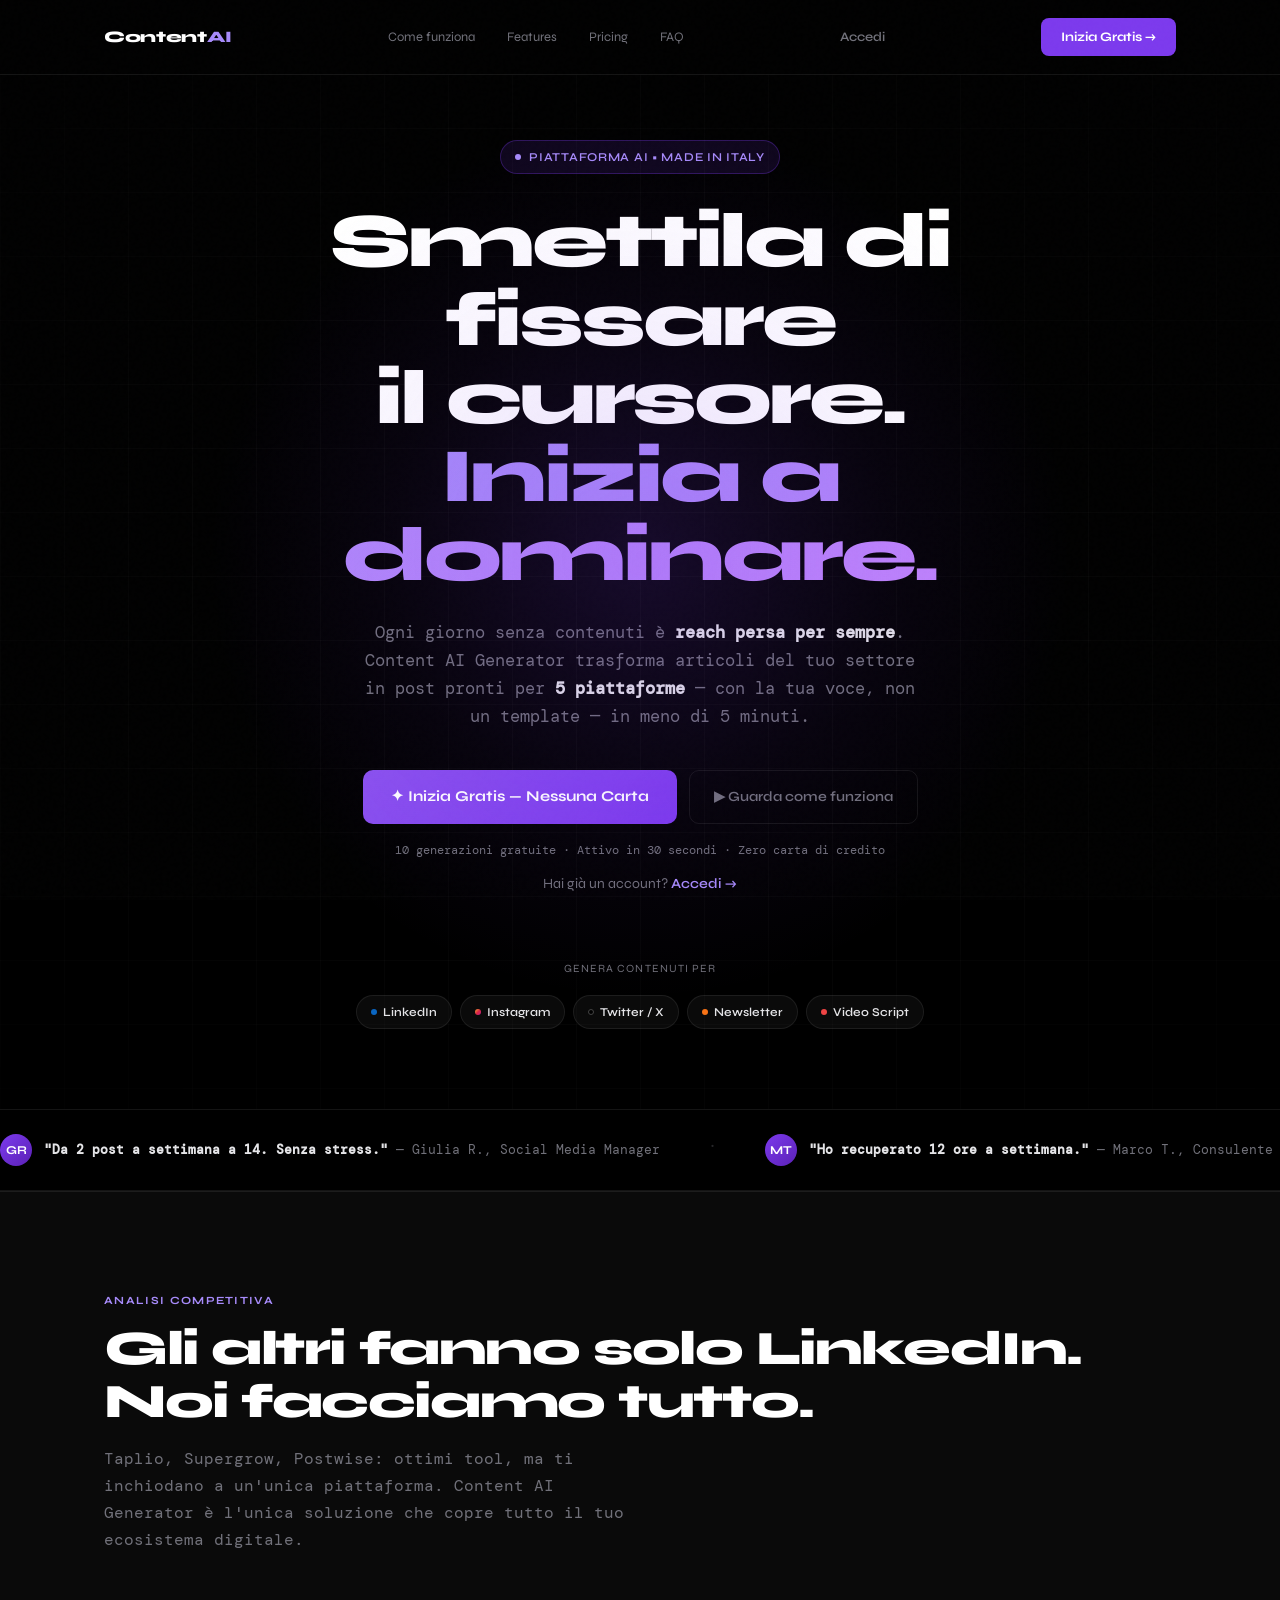
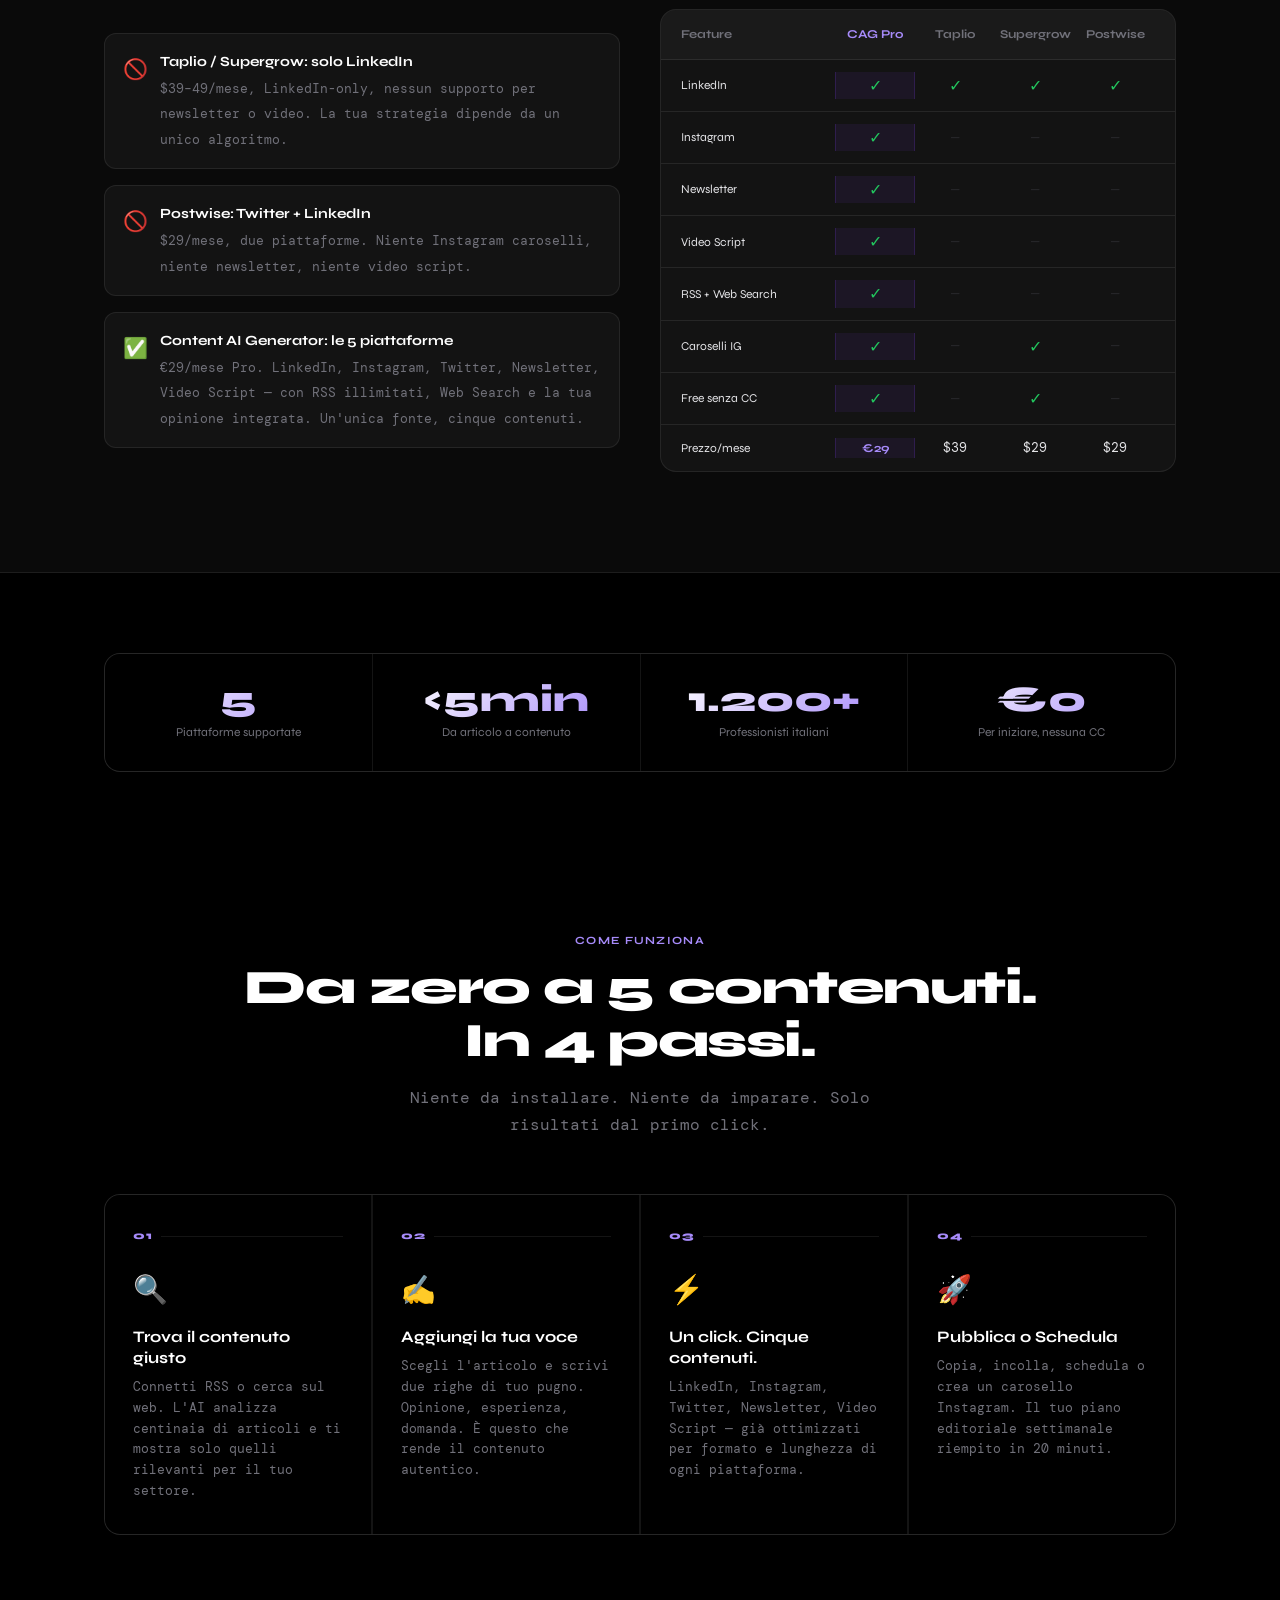
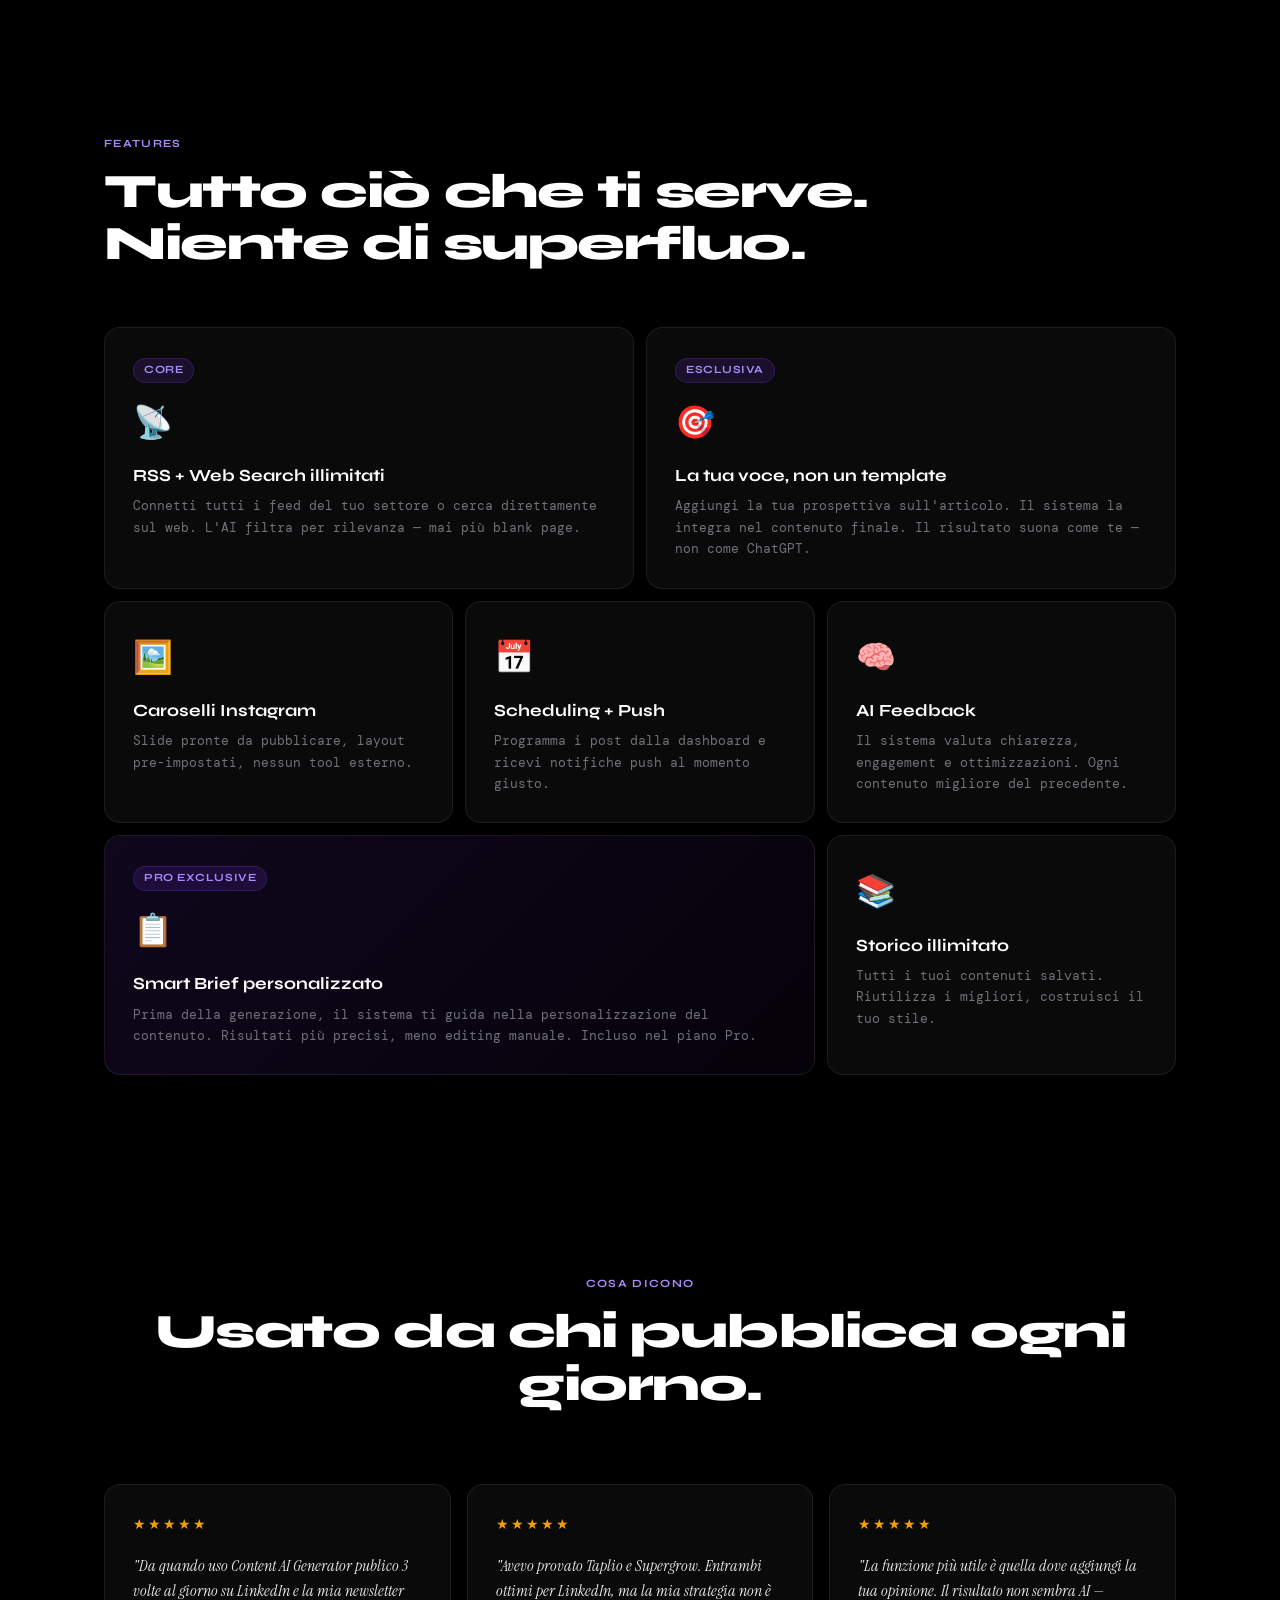
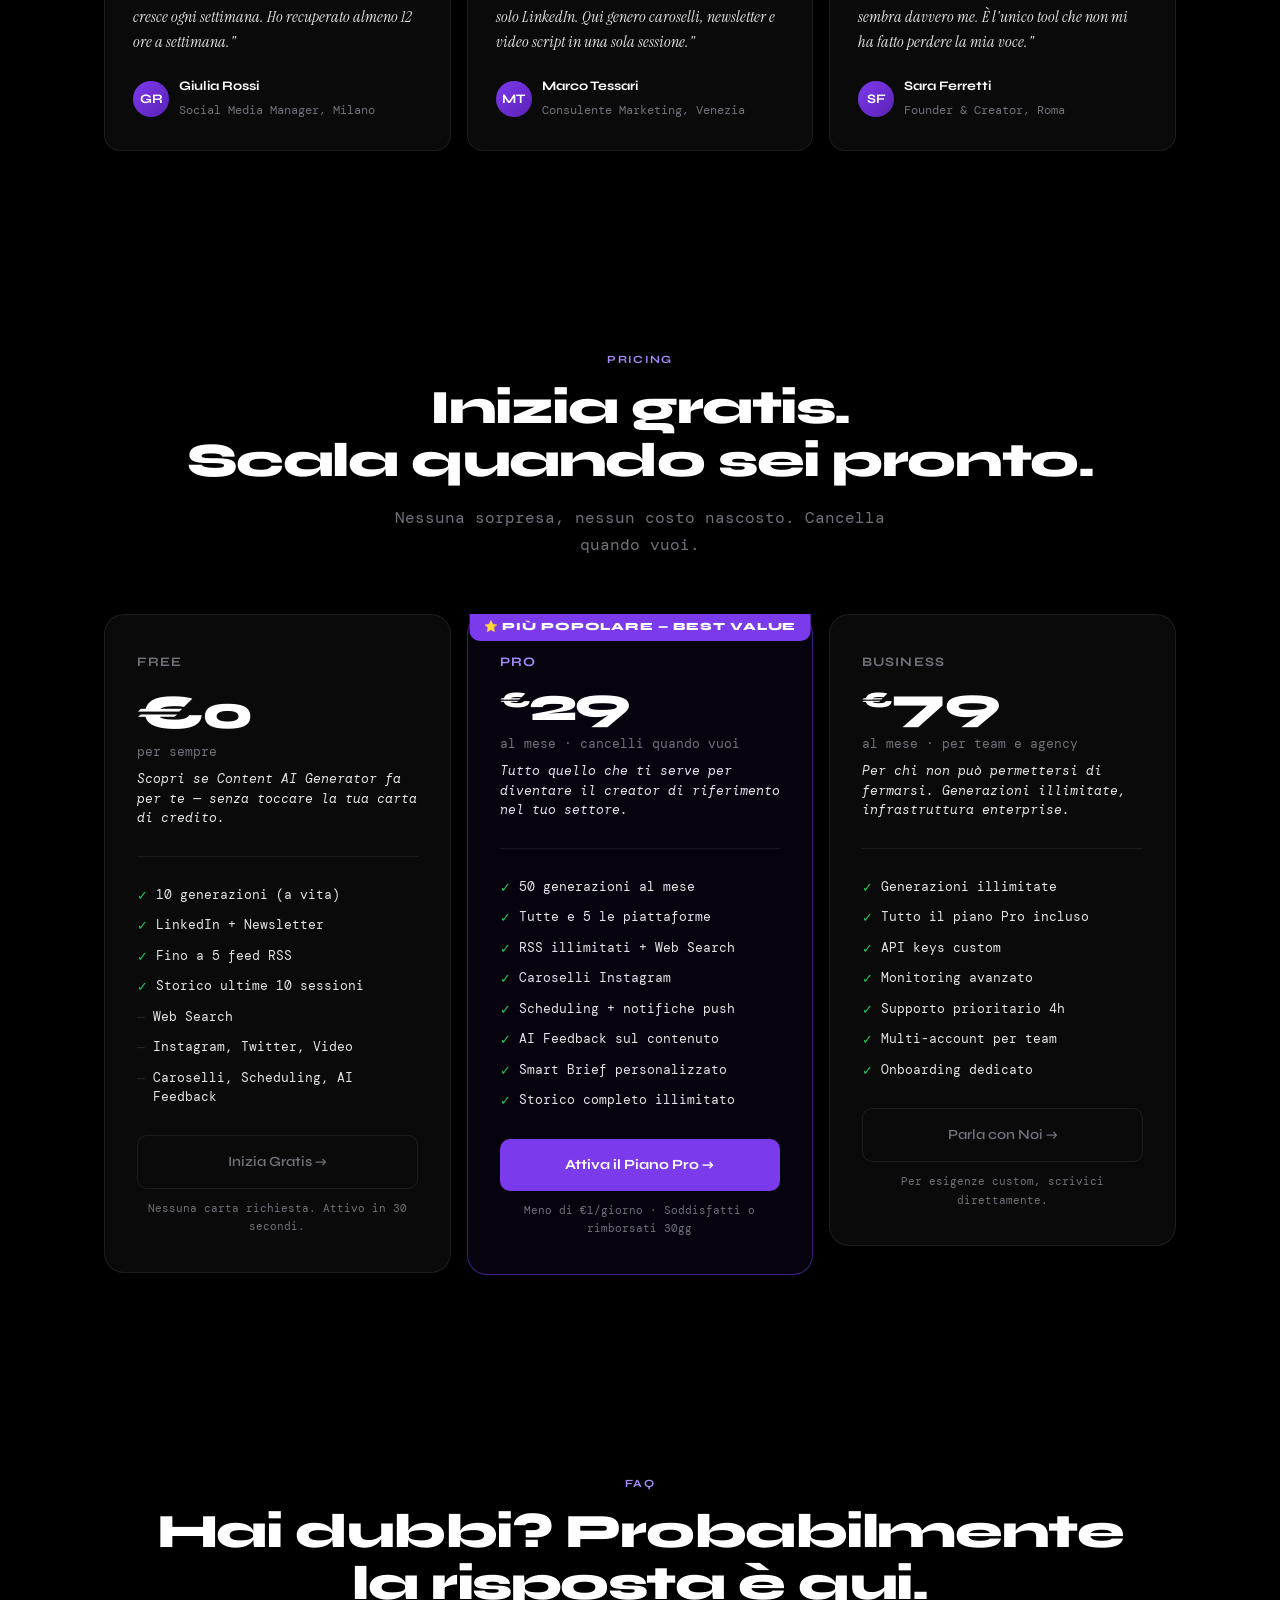
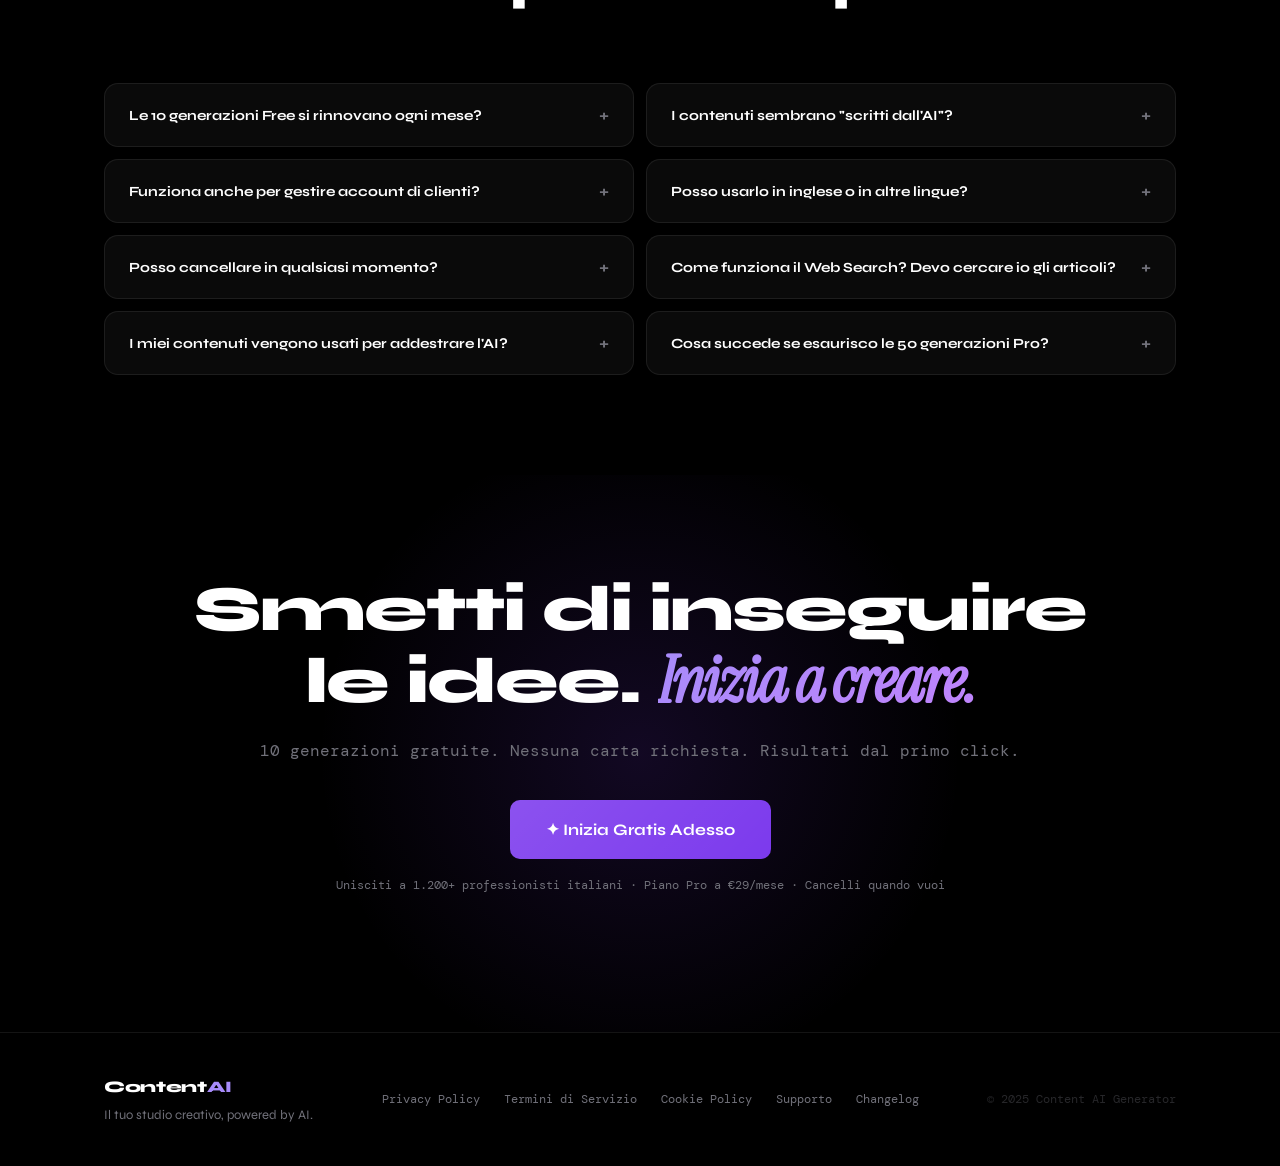
==== commit 3b8b8bce: "Fix Feed auto-load + auth overlay scroll + landing login flow - Feed tab now loads data on first ent" ====
--- a/templates/landing.html
+++ b/templates/landing.html
@@ -747,7 +747,8 @@
       <a href="#pricing">Pricing</a>
       <a href="#faq">FAQ</a>
     </div>
-    <a href="/app" class="btn-nav">Inizia Gratis →</a>
+    <a href="/app?login=1" class="btn-ghost-nav" style="font-family:var(--font-head);font-size:13px;font-weight:600;color:var(--muted);text-decoration:none;transition:color .2s;">Accedi</a>
+    <a href="/app?register=1" class="btn-nav">Inizia Gratis →</a>
   </div>
 </nav>
 <!-- ═══════════════════ HERO ══════════════════ -->
@@ -763,7 +764,7 @@
     Ogni giorno senza contenuti è <strong>reach persa per sempre</strong>. Content AI Generator trasforma articoli del tuo settore in post pronti per <strong>5 piattaforme</strong> — con la tua voce, non un template — in meno di 5 minuti.
   </p>
   <div class="hero-cta-row">
-    <a href="/app" class="btn-primary">
+    <a href="/app?register=1" class="btn-primary">
       ✦ Inizia Gratis — Nessuna Carta
     </a>
     <a href="#come-funziona" class="btn-ghost">
@@ -771,6 +772,7 @@
     </a>
   </div>
   <p class="hero-disclaimer">10 generazioni gratuite · Attivo in 30 secondi · Zero carta di credito</p>
+  <p style="margin-top:12px;font-size:14px;color:var(--muted);font-family:var(--font-head);">Hai già un account? <a href="/app?login=1" style="color:var(--violet-l);font-weight:600;text-decoration:none;">Accedi →</a></p>
   <div class="platforms">
     <p>Genera contenuti per</p>
     <div class="platform-pills">
@@ -1073,7 +1075,7 @@
           <li><span class="ic-no">—</span> Instagram, Twitter, Video</li>
           <li><span class="ic-no">—</span> Caroselli, Scheduling, AI Feedback</li>
         </ul>
-        <a href="/app" class="btn-price-ghost">Inizia Gratis →</a>
+        <a href="/app?register=1" class="btn-price-ghost">Inizia Gratis →</a>
         <p class="price-note">Nessuna carta richiesta. Attivo in 30 secondi.</p>
       </div>
       <!-- PRO FEATURED -->
@@ -1093,7 +1095,7 @@
           <li><span class="ic">✓</span> Smart Brief personalizzato</li>
           <li><span class="ic">✓</span> Storico completo illimitato</li>
         </ul>
-        <a href="/app" class="btn-price-primary">Attiva il Piano Pro →</a>
+        <a href="/app?register=1" class="btn-price-primary">Attiva il Piano Pro →</a>
         <p class="price-note">Meno di €1/giorno · Soddisfatti o rimborsati 30gg</p>
       </div>
       <!-- BUSINESS -->
@@ -1166,7 +1168,7 @@
     <h2>Smetti di inseguire<br/>le idee. <em style="font-family: var(--font-serif); font-style:italic; background:linear-gradient(135deg,var(--violet-l),#c084fc); -webkit-background-clip:text; -webkit-text-fill-color:transparent; background-clip:text;">Inizia a creare.</em></h2>
     <p>10 generazioni gratuite. Nessuna carta richiesta. Risultati dal primo click.</p>
     <div style="display:flex; gap:12px; justify-content:center; flex-wrap:wrap;">
-      <a href="/app" class="btn-primary" style="font-size:16px; padding:16px 36px;">
+      <a href="/app?register=1" class="btn-primary" style="font-size:16px; padding:16px 36px;">
         ✦ Inizia Gratis Adesso
       </a>
     </div>
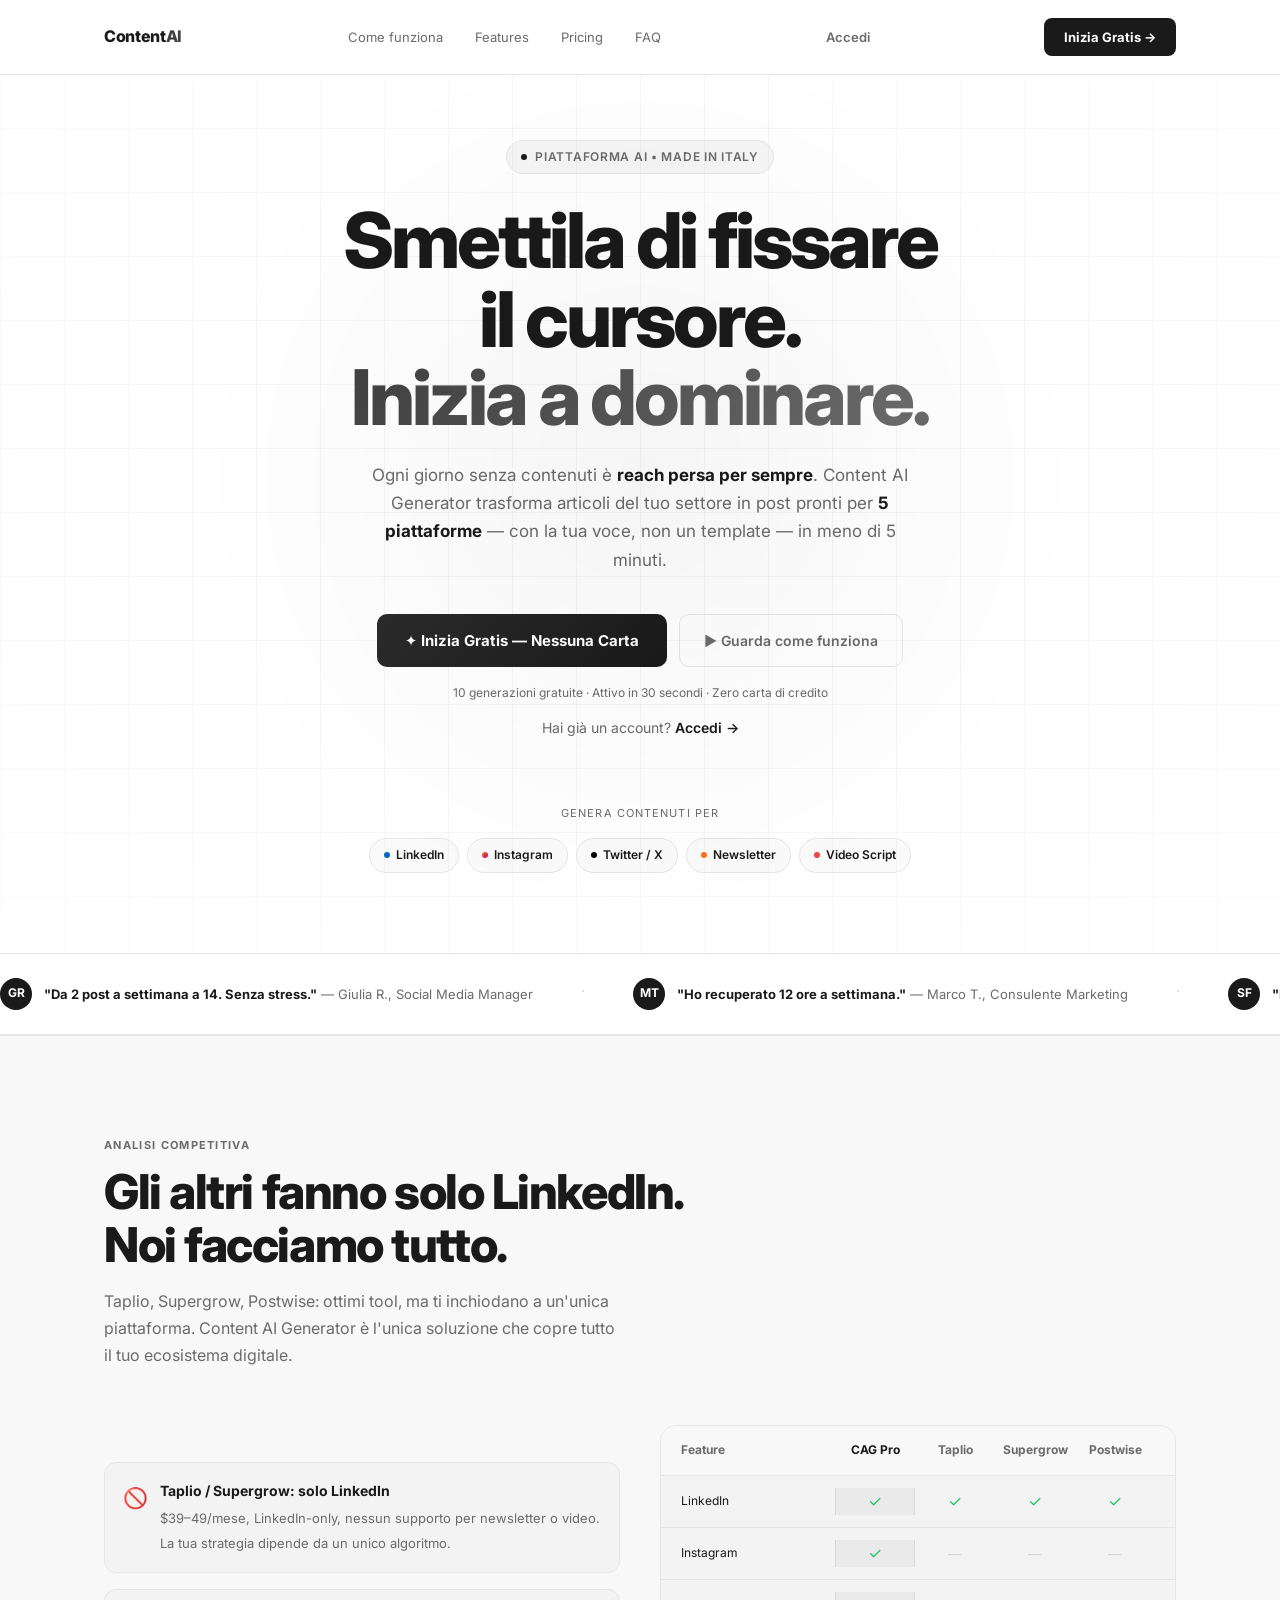
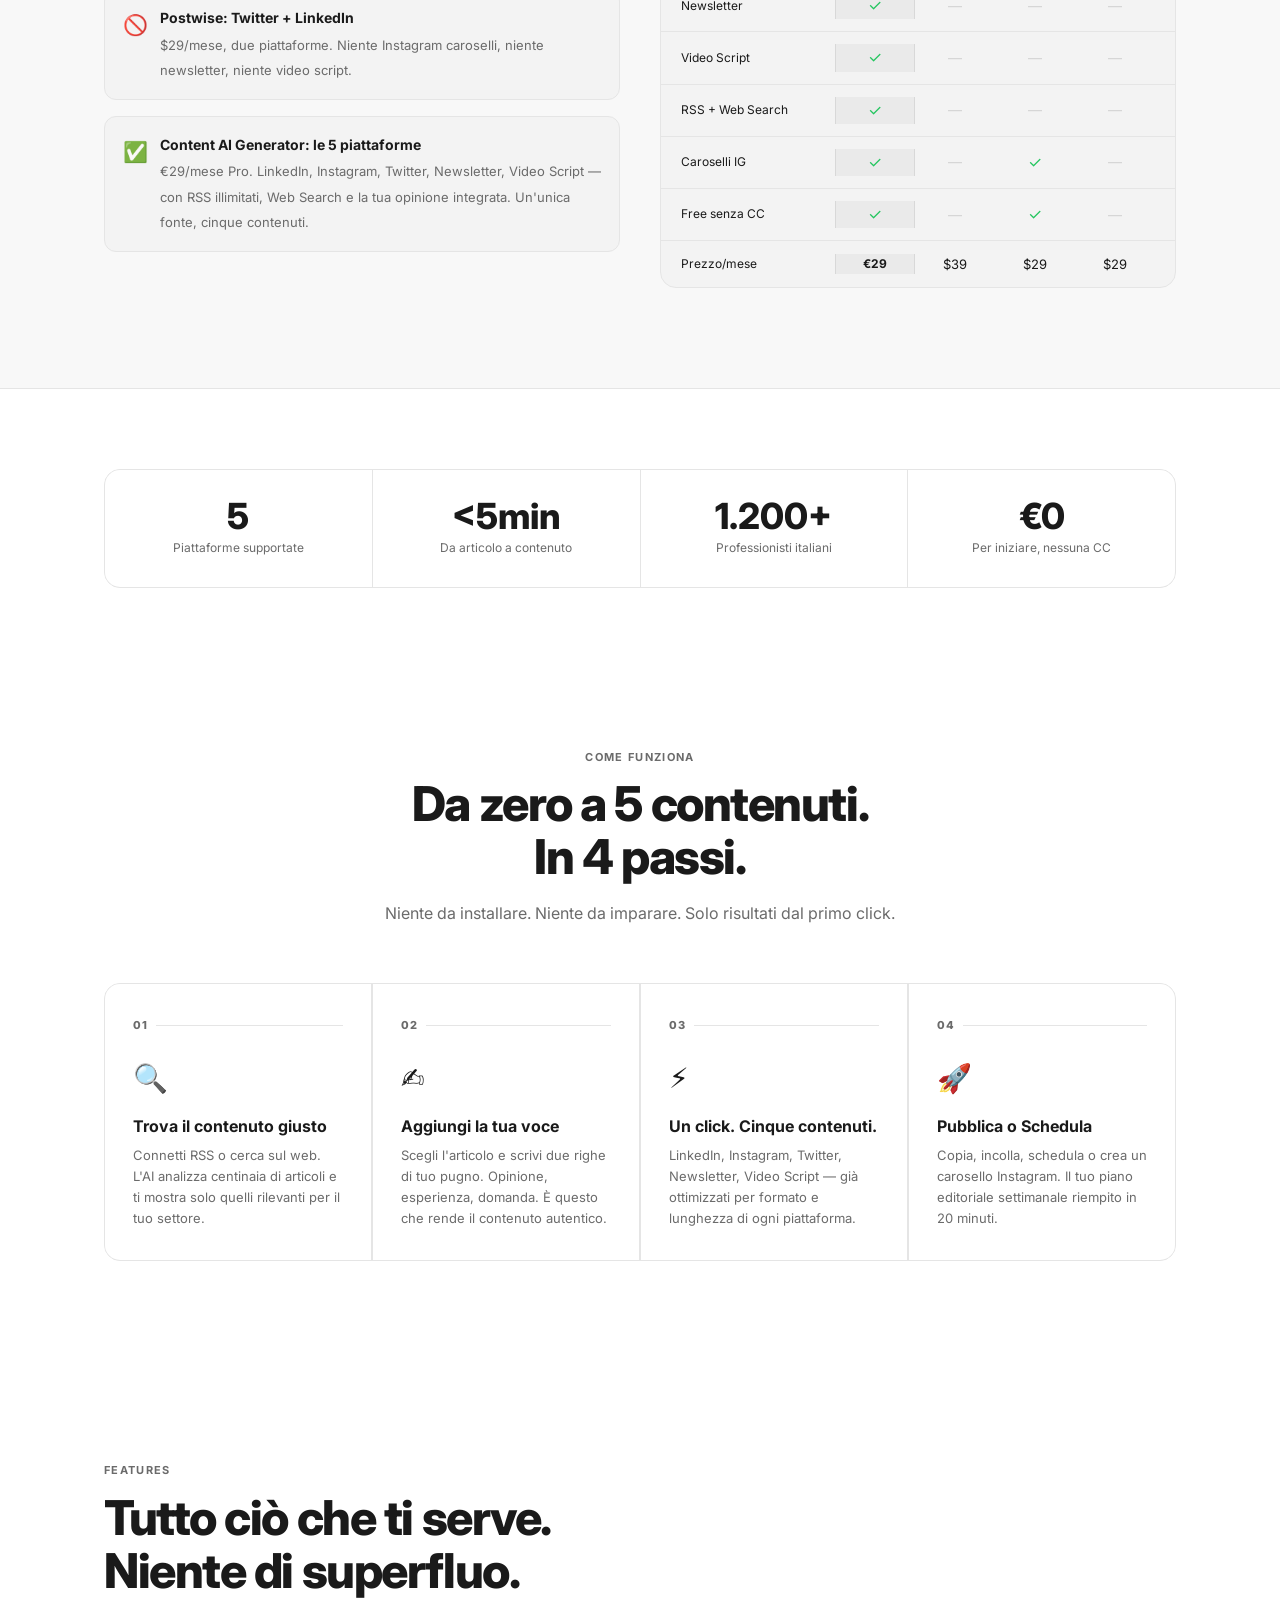
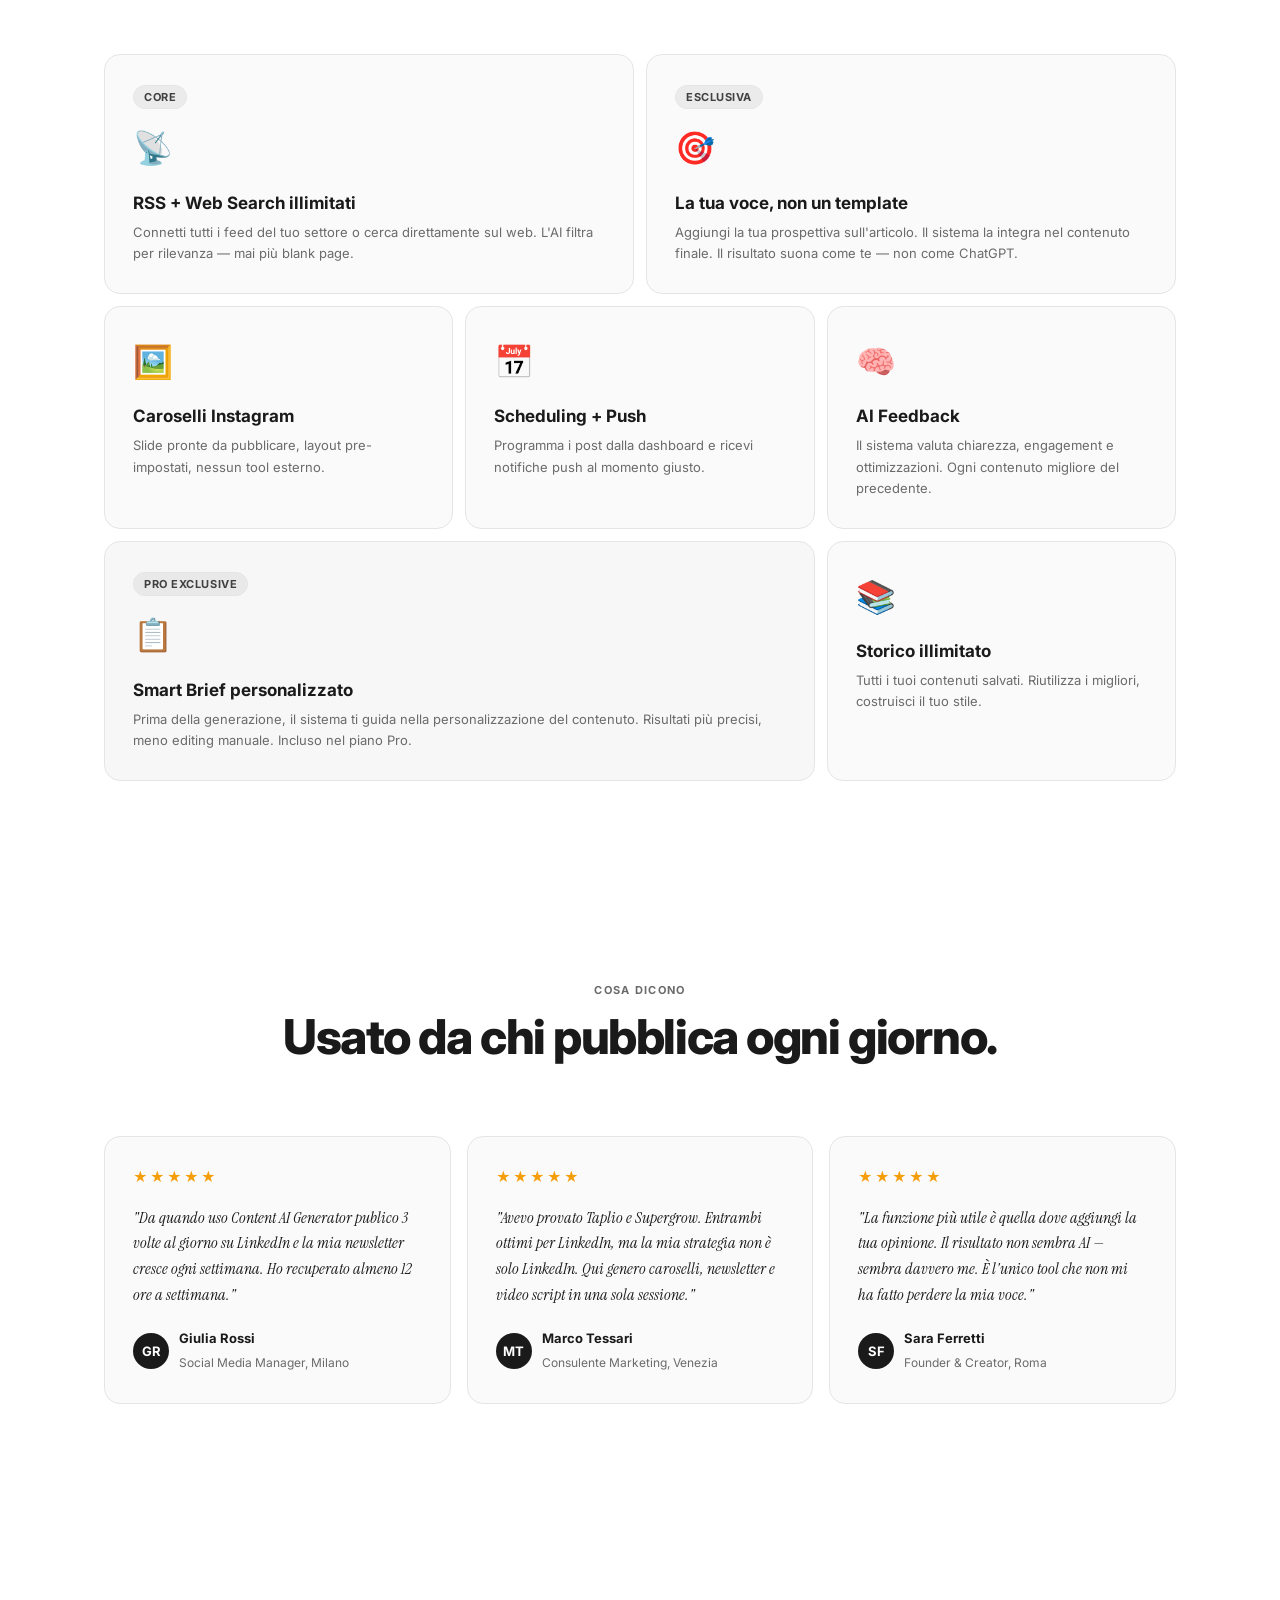
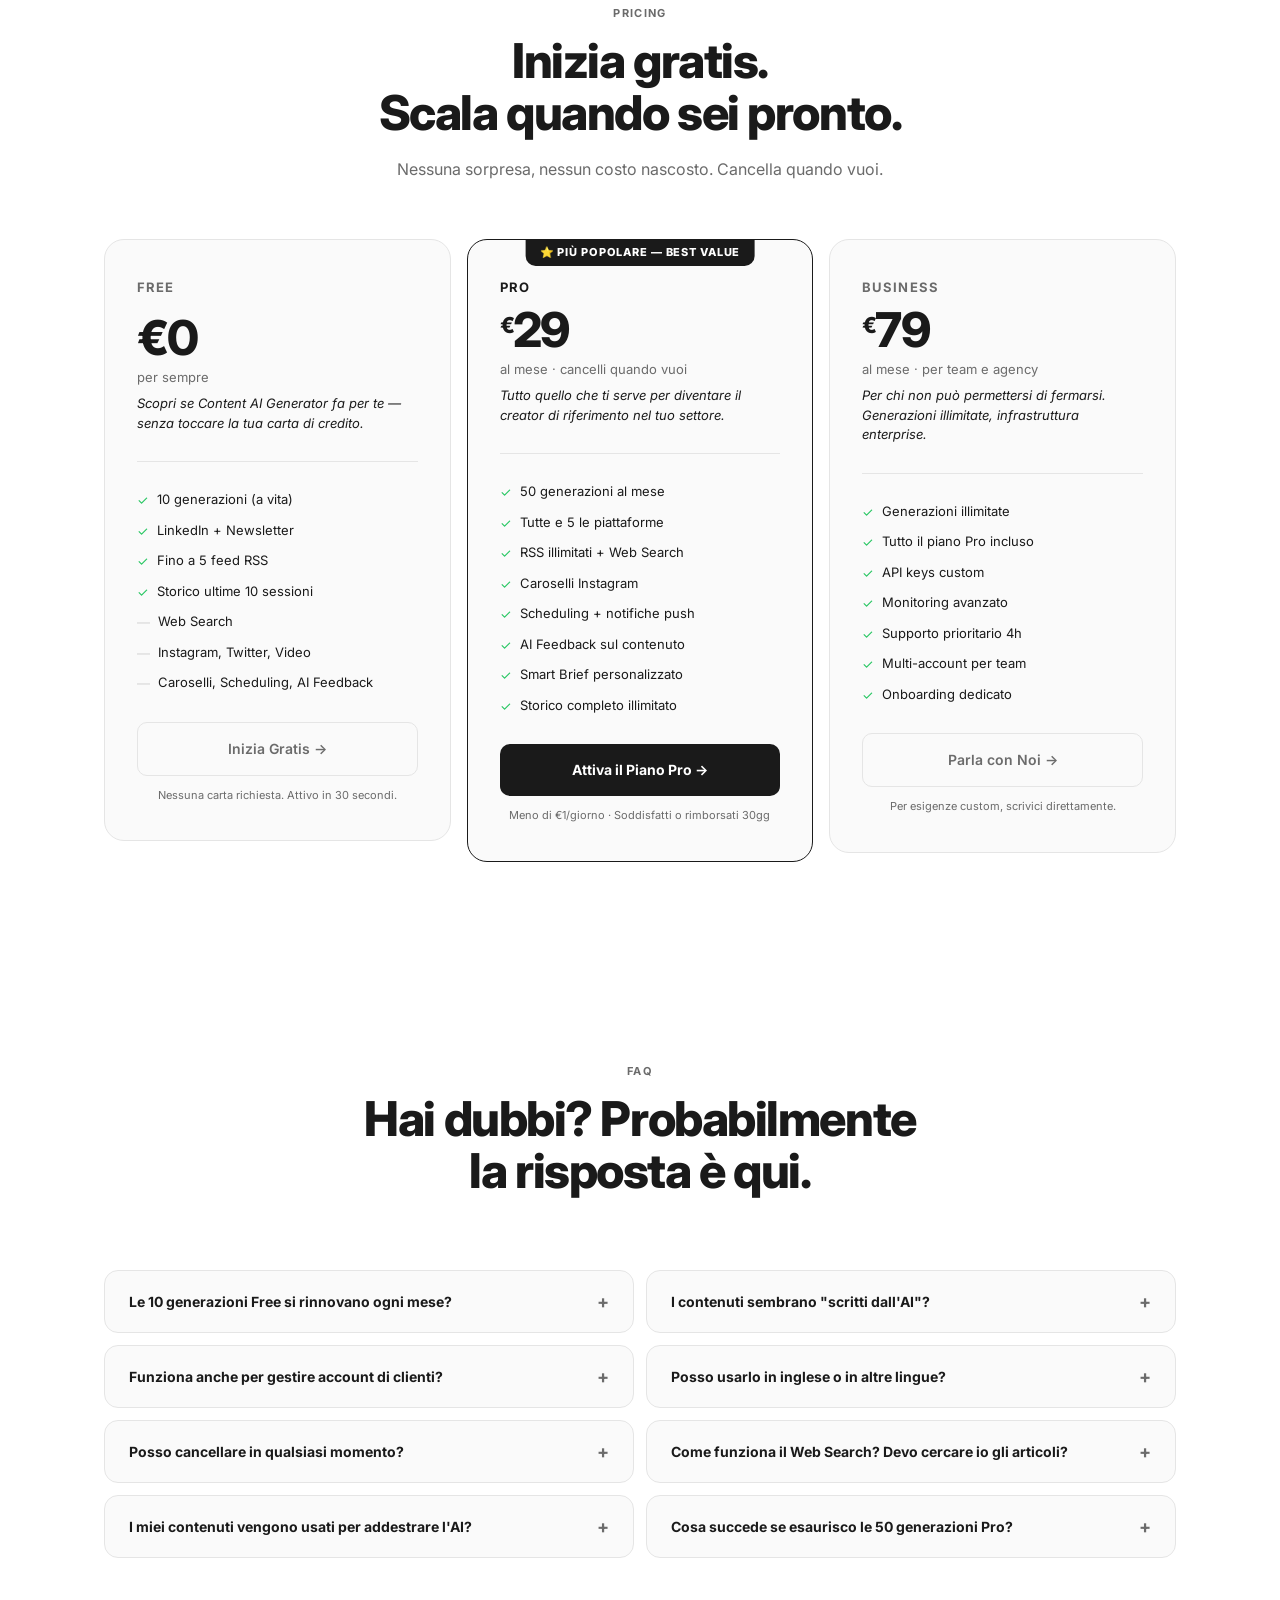
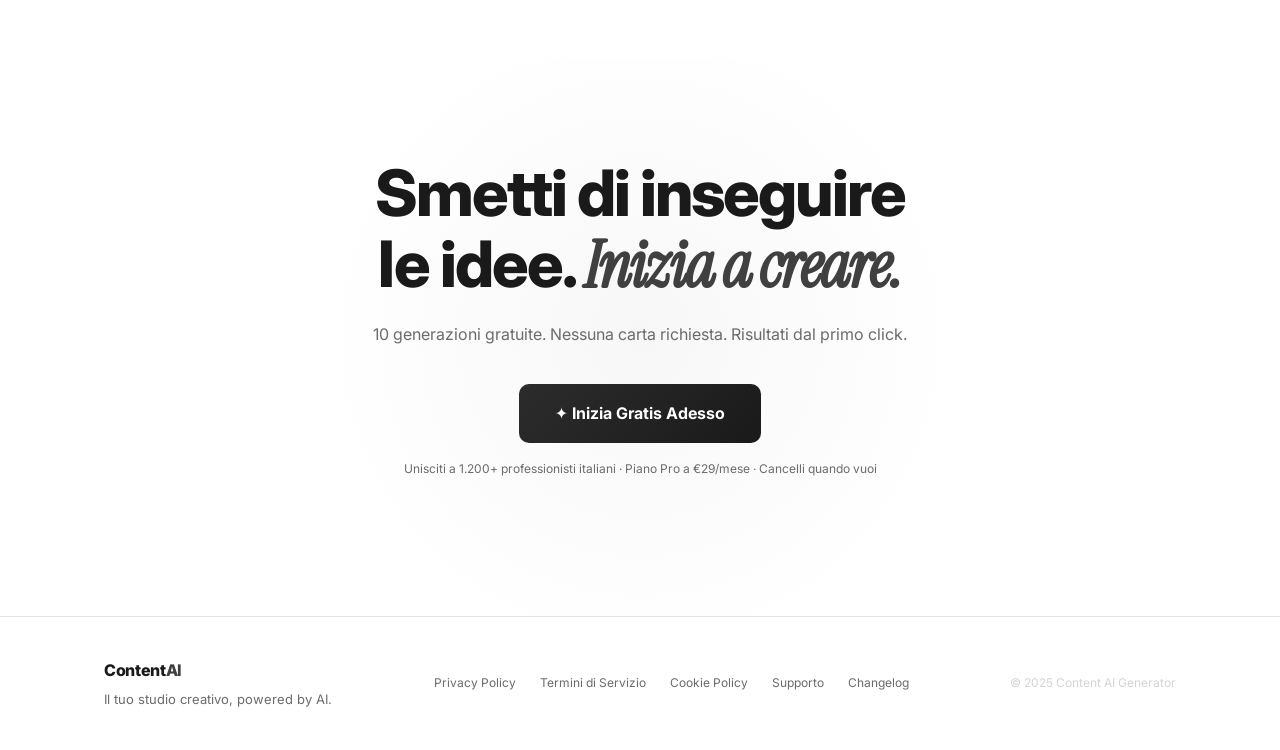
==== commit 70d44998: "Restyle landing page from dark purple to white/black theme Matches the app's clean white/black desig" ====
--- a/templates/landing.html
+++ b/templates/landing.html
@@ -11,23 +11,24 @@
 <meta name="twitter:card" content="summary_large_image" />
 <link rel="preconnect" href="https://fonts.googleapis.com" />
 <link rel="preconnect" href="https://fonts.gstatic.com" crossorigin />
-<link href="https://fonts.googleapis.com/css2?family=Syne:wght@400;500;600;700;800&family=DM+Mono:ital,wght@0,400;0,500;1,400&family=Instrument+Serif:ital@0;1&display=swap" rel="stylesheet" />
+<link href="https://fonts.googleapis.com/css2?family=Inter:wght@400;500;600;700;800;900&family=Instrument+Serif:ital@0;1&display=swap" rel="stylesheet" />
 <style>
   /* ── DESIGN TOKENS ─────────────────────────────────────── */
   :root {
-    --bg:       #000000;
-    --surface:  #0a0a0a;
-    --card:     rgba(255,255,255,0.04);
-    --border:   rgba(255,255,255,0.08);
-    --violet:   #7c3aed;
-    --violet-l: #a78bfa;
-    --violet-d: #5b21b6;
+    --bg:       #ffffff;
+    --surface:  #f8f8f8;
+    --card:     rgba(0,0,0,0.02);
+    --border:   #e5e5e5;
+    --accent:   #1a1a1a;
+    --accent-l: #404040;
+    --accent-d: #000000;
     --white:    #ffffff;
-    --muted:    #71717a;
-    --subtle:   #27272a;
-    --text:     #e4e4e7;
-    --font-head: 'Syne', sans-serif;
-    --font-body: 'DM Mono', monospace;
+    --dark:     #1a1a1a;
+    --muted:    #6b6b6b;
+    --subtle:   #d4d4d4;
+    --text:     #1a1a1a;
+    --font-head: 'Inter', -apple-system, BlinkMacSystemFont, 'Segoe UI', system-ui, sans-serif;
+    --font-body: 'Inter', -apple-system, BlinkMacSystemFont, 'Segoe UI', system-ui, sans-serif;
     --font-serif:'Instrument Serif', serif;
     --r: 12px;
     --max: 1120px;
@@ -43,23 +44,14 @@
     overflow-x: hidden;
     -webkit-font-smoothing: antialiased;
   }
-  /* ── NOISE TEXTURE OVERLAY ─────────────────────────────── */
-  body::before {
-    content: '';
-    position: fixed;
-    inset: 0;
-    background-image: url("data:image/svg+xml,%3Csvg viewBox='0 0 256 256' xmlns='http://www.w3.org/2000/svg'%3E%3Cfilter id='noise'%3E%3CfeTurbulence type='fractalNoise' baseFrequency='0.9' numOctaves='4' stitchTiles='stitch'/%3E%3C/filter%3E%3Crect width='100%25' height='100%25' filter='url(%23noise)' opacity='0.035'/%3E%3C/svg%3E");
-    pointer-events: none;
-    z-index: 9999;
-    opacity: 0.4;
-  }
+  /* ── NOISE TEXTURE OVERLAY (disabled for light theme) ── */
   /* ── LAYOUT ────────────────────────────────────────────── */
   .wrap { max-width: var(--max); margin: 0 auto; padding: 0 24px; }
   /* ── NAV ───────────────────────────────────────────────── */
   nav {
     position: fixed; top: 0; left: 0; right: 0; z-index: 100;
     padding: 18px 0;
-    background: rgba(0,0,0,0.7);
+    background: rgba(255,255,255,0.85);
     backdrop-filter: blur(20px);
     -webkit-backdrop-filter: blur(20px);
     border-bottom: 1px solid var(--border);
@@ -69,11 +61,11 @@
     font-family: var(--font-head);
     font-weight: 800;
     font-size: 16px;
-    color: var(--white);
+    color: var(--dark);
     letter-spacing: -0.02em;
     text-decoration: none;
   }
-  .nav-logo span { color: var(--violet-l); }
+  .nav-logo span { color: var(--accent-l); }
   .nav-links { display: flex; align-items: center; gap: 32px; }
   .nav-links a {
     font-size: 13px;
@@ -82,12 +74,12 @@
     transition: color 0.2s;
     font-family: var(--font-head);
   }
-  .nav-links a:hover { color: var(--white); }
+  .nav-links a:hover { color: var(--dark); }
   .btn-nav {
     font-family: var(--font-head);
     font-weight: 700;
     font-size: 13px;
-    background: var(--violet);
+    background: var(--accent);
     color: #fff;
     border: none;
     border-radius: 8px;
@@ -96,7 +88,7 @@
     text-decoration: none;
     transition: background 0.2s, transform 0.15s;
   }
-  .btn-nav:hover { background: var(--violet-d); transform: translateY(-1px); }
+  .btn-nav:hover { background: var(--accent-d); transform: translateY(-1px); }
   /* ── HERO ──────────────────────────────────────────────── */
   .hero {
     min-height: 100vh;
@@ -117,8 +109,8 @@
     top: 50%; left: 50%;
     transform: translate(-50%, -50%);
     background: radial-gradient(circle at center,
-      rgba(124,58,237,0.18) 0%,
-      rgba(124,58,237,0.06) 40%,
+      rgba(0,0,0,0.04) 0%,
+      rgba(0,0,0,0.015) 40%,
       transparent 70%);
     pointer-events: none;
     animation: pulse-orb 8s ease-in-out infinite;
@@ -131,8 +123,8 @@
   .hero-grid {
     position: absolute; inset: 0; pointer-events: none;
     background-image:
-      linear-gradient(rgba(255,255,255,0.025) 1px, transparent 1px),
-      linear-gradient(90deg, rgba(255,255,255,0.025) 1px, transparent 1px);
+      linear-gradient(rgba(0,0,0,0.04) 1px, transparent 1px),
+      linear-gradient(90deg, rgba(0,0,0,0.04) 1px, transparent 1px);
     background-size: 64px 64px;
     mask-image: radial-gradient(ellipse 80% 80% at 50% 50%, black 40%, transparent 100%);
   }
@@ -140,14 +132,14 @@
     display: inline-flex;
     align-items: center;
     gap: 8px;
-    background: rgba(124,58,237,0.12);
-    border: 1px solid rgba(124,58,237,0.3);
+    background: rgba(0,0,0,0.04);
+    border: 1px solid var(--border);
     border-radius: 999px;
     padding: 6px 14px;
     font-size: 12px;
     font-family: var(--font-head);
     font-weight: 600;
-    color: var(--violet-l);
+    color: var(--muted);
     letter-spacing: 0.06em;
     text-transform: uppercase;
     margin-bottom: 28px;
@@ -156,7 +148,7 @@
   .hero-eyebrow::before {
     content: '';
     width: 6px; height: 6px;
-    background: var(--violet-l);
+    background: var(--accent);
     border-radius: 50%;
     animation: blink 2s ease-in-out infinite;
   }
@@ -167,14 +159,14 @@
     font-size: clamp(42px, 6vw, 80px);
     line-height: 1.02;
     letter-spacing: -0.04em;
-    color: var(--white);
+    color: var(--dark);
     margin-bottom: 24px;
     max-width: 860px;
     animation: fade-up 0.6s 0.1s ease both;
   }
   .hero-h1 em {
     font-style: normal;
-    background: linear-gradient(135deg, var(--violet-l) 0%, #c084fc 50%, var(--violet-l) 100%);
+    background: linear-gradient(135deg, var(--accent-l) 0%, var(--muted) 50%, var(--accent-l) 100%);
     background-size: 200%;
     -webkit-background-clip: text;
     -webkit-text-fill-color: transparent;
@@ -190,7 +182,7 @@
     margin-bottom: 40px;
     animation: fade-up 0.6s 0.2s ease both;
   }
-  .hero-sub strong { color: var(--text); }
+  .hero-sub strong { color: var(--dark); }
   .hero-cta-row {
     display: flex;
     align-items: center;
@@ -207,7 +199,7 @@
     font-family: var(--font-head);
     font-weight: 700;
     font-size: 15px;
-    background: var(--violet);
+    background: var(--accent);
     color: #fff;
     border: none;
     border-radius: 10px;
@@ -222,10 +214,10 @@
     content: '';
     position: absolute;
     inset: 0;
-    background: linear-gradient(135deg, rgba(255,255,255,0.12), transparent);
+    background: linear-gradient(135deg, rgba(255,255,255,0.08), transparent);
     pointer-events: none;
   }
-  .btn-primary:hover { background: #6d28d9; transform: translateY(-2px); box-shadow: 0 12px 40px rgba(124,58,237,0.4); }
+  .btn-primary:hover { background: var(--accent-d); transform: translateY(-2px); box-shadow: 0 12px 40px rgba(0,0,0,0.15); }
   .btn-ghost {
     display: inline-flex; align-items: center; gap: 8px;
     font-family: var(--font-head);
@@ -238,7 +230,7 @@
     text-decoration: none;
     transition: all 0.2s;
   }
-  .btn-ghost:hover { color: var(--white); border-color: rgba(255,255,255,0.2); background: var(--card); }
+  .btn-ghost:hover { color: var(--dark); border-color: var(--accent-l); background: var(--card); }
   .hero-disclaimer {
     font-size: 12px;
     color: var(--muted);
@@ -274,11 +266,11 @@
     color: var(--text);
     transition: all 0.2s;
   }
-  .pill:hover { border-color: rgba(124,58,237,0.5); color: var(--violet-l); }
+  .pill:hover { border-color: var(--accent-l); color: var(--dark); }
   .pill .dot { width: 6px; height: 6px; border-radius: 50%; }
   .dot-li { background: #0a66c2; }
   .dot-ig { background: linear-gradient(135deg,#f09433,#e6683c,#dc2743,#cc2366,#bc1888); }
-  .dot-tw { background: #000; border: 1px solid #444; }
+  .dot-tw { background: #000; }
   .dot-nl { background: #f97316; }
   .dot-vd { background: #ef4444; }
   /* ── SOCIAL PROOF STRIP ────────────────────────────────── */
@@ -300,13 +292,13 @@
   }
   .proof-avatar {
     width: 32px; height: 32px; border-radius: 50%;
-    background: linear-gradient(135deg, var(--violet), var(--violet-d));
+    background: var(--accent);
     display: flex; align-items: center; justify-content: center;
     font-size: 12px; font-weight: 700; color: #fff; font-family: var(--font-head);
     flex-shrink: 0;
   }
   .proof-text { font-size: 13px; color: var(--muted); }
-  .proof-text strong { color: var(--text); }
+  .proof-text strong { color: var(--dark); }
   .proof-sep { color: var(--subtle); user-select: none; }
   /* ── SECTION COMMON ────────────────────────────────────── */
   section { padding: 100px 0; }
@@ -315,7 +307,7 @@
     font-size: 11px;
     letter-spacing: 0.12em;
     text-transform: uppercase;
-    color: var(--violet-l);
+    color: var(--muted);
     font-weight: 700;
     margin-bottom: 12px;
   }
@@ -325,7 +317,7 @@
     font-size: clamp(30px, 4vw, 48px);
     line-height: 1.1;
     letter-spacing: -0.03em;
-    color: var(--white);
+    color: var(--dark);
     margin-bottom: 16px;
   }
   .section-sub {
@@ -356,9 +348,9 @@
     padding: 16px 18px;
     transition: border-color 0.2s;
   }
-  .compete-list li:hover { border-color: rgba(124,58,237,0.4); }
+  .compete-list li:hover { border-color: var(--accent-l); }
   .compete-icon { font-size: 20px; flex-shrink: 0; margin-top: 2px; }
-  .compete-text strong { display: block; font-family: var(--font-head); font-weight: 700; color: var(--white); font-size: 14px; margin-bottom: 2px; }
+  .compete-text strong { display: block; font-family: var(--font-head); font-weight: 700; color: var(--dark); font-size: 14px; margin-bottom: 2px; }
   .compete-text span { font-size: 13px; color: var(--muted); }
   .compare-table {
     background: var(--card);
@@ -368,7 +360,7 @@
   }
   .cmp-head {
     display: grid; grid-template-columns: 1fr 80px 80px 80px 80px;
-    background: rgba(255,255,255,0.03);
+    background: var(--surface);
     border-bottom: 1px solid var(--border);
     padding: 14px 20px;
     font-size: 12px; font-family: var(--font-head); font-weight: 700;
@@ -383,12 +375,12 @@
     transition: background 0.15s;
   }
   .cmp-row:last-child { border-bottom: none; }
-  .cmp-row:hover { background: rgba(255,255,255,0.02); }
+  .cmp-row:hover { background: rgba(0,0,0,0.02); }
   .cmp-row span:first-child { text-align: left; color: var(--text); font-family: var(--font-head); font-size: 12px; }
   .check { color: #22c55e; font-size: 16px; }
   .cross { color: var(--subtle); font-size: 14px; }
-  .cmp-us { color: var(--violet-l); font-weight: 700; font-family: var(--font-head); font-size: 12px; }
-  .cmp-col-us { background: rgba(124,58,237,0.08); border-left: 1px solid rgba(124,58,237,0.2); border-right: 1px solid rgba(124,58,237,0.2); }
+  .cmp-us { color: var(--accent); font-weight: 700; font-family: var(--font-head); font-size: 12px; }
+  .cmp-col-us { background: rgba(0,0,0,0.04); border-left: 1px solid rgba(0,0,0,0.08); border-right: 1px solid rgba(0,0,0,0.08); }
   /* ── HOW IT WORKS ──────────────────────────────────────── */
   .steps {
     display: grid;
@@ -405,11 +397,11 @@
     position: relative;
     transition: background 0.2s;
   }
-  .step:hover { background: rgba(124,58,237,0.05); }
+  .step:hover { background: var(--surface); }
   .step-num {
     font-family: var(--font-head);
     font-size: 11px;
-    color: var(--violet-l);
+    color: var(--muted);
     font-weight: 800;
     letter-spacing: 0.1em;
     margin-bottom: 20px;
@@ -426,7 +418,7 @@
     font-family: var(--font-head);
     font-size: 16px;
     font-weight: 700;
-    color: var(--white);
+    color: var(--dark);
     margin-bottom: 8px;
     line-height: 1.3;
   }
@@ -451,12 +443,12 @@
     content: '';
     position: absolute;
     inset: 0;
-    background: radial-gradient(circle at 0% 0%, rgba(124,58,237,0.08), transparent 60%);
+    background: radial-gradient(circle at 0% 0%, rgba(0,0,0,0.03), transparent 60%);
     pointer-events: none;
     opacity: 0;
     transition: opacity 0.3s;
   }
-  .bento-card:hover { border-color: rgba(124,58,237,0.3); transform: translateY(-2px); }
+  .bento-card:hover { border-color: var(--accent-l); transform: translateY(-2px); }
   .bento-card:hover::before { opacity: 1; }
   .bento-card.col-3 { grid-column: span 3; }
   .bento-card.col-2 { grid-column: span 2; }
@@ -466,15 +458,15 @@
   .bento-card h3 {
     font-family: var(--font-head);
     font-size: 17px; font-weight: 700;
-    color: var(--white);
+    color: var(--dark);
     margin-bottom: 8px; line-height: 1.3;
   }
   .bento-card p { font-size: 13px; color: var(--muted); line-height: 1.65; }
   .bento-tag {
     display: inline-block;
-    background: rgba(124,58,237,0.15);
-    color: var(--violet-l);
-    border: 1px solid rgba(124,58,237,0.25);
+    background: rgba(0,0,0,0.06);
+    color: var(--accent-l);
+    border: 1px solid var(--border);
     border-radius: 999px;
     padding: 2px 10px;
     font-size: 11px;
@@ -499,14 +491,14 @@
     transition: border-color 0.2s;
     position: relative;
   }
-  .price-card:hover { border-color: rgba(124,58,237,0.3); }
+  .price-card:hover { border-color: var(--accent-l); }
   .price-card.featured {
-    border-color: rgba(124,58,237,0.5);
-    background: rgba(124,58,237,0.06);
+    border-color: var(--accent);
+    background: rgba(0,0,0,0.02);
   }
   .price-badge {
     position: absolute; top: -1px; left: 50%; transform: translateX(-50%);
-    background: var(--violet);
+    background: var(--accent);
     color: #fff;
     font-family: var(--font-head);
     font-weight: 800;
@@ -528,7 +520,7 @@
   .price-amount {
     font-family: var(--font-head);
     font-size: 48px; font-weight: 800;
-    color: var(--white);
+    color: var(--dark);
     letter-spacing: -0.04em;
     line-height: 1;
     margin-bottom: 4px;
@@ -555,13 +547,13 @@
   .btn-price-primary {
     display: block; width: 100%; text-align: center;
     font-family: var(--font-head); font-weight: 700; font-size: 14px;
-    background: var(--violet); color: #fff;
+    background: var(--accent); color: #fff;
     border: none; border-radius: 10px;
     padding: 14px; cursor: pointer;
     text-decoration: none;
     transition: all 0.2s;
   }
-  .btn-price-primary:hover { background: var(--violet-d); transform: translateY(-1px); box-shadow: 0 8px 30px rgba(124,58,237,0.35); }
+  .btn-price-primary:hover { background: var(--accent-d); transform: translateY(-1px); box-shadow: 0 8px 30px rgba(0,0,0,0.15); }
   .btn-price-ghost {
     display: block; width: 100%; text-align: center;
     font-family: var(--font-head); font-weight: 600; font-size: 14px;
@@ -571,7 +563,7 @@
     text-decoration: none;
     transition: all 0.2s;
   }
-  .btn-price-ghost:hover { color: var(--white); border-color: rgba(255,255,255,0.2); }
+  .btn-price-ghost:hover { color: var(--dark); border-color: var(--accent-l); }
   .price-note { font-size: 11px; color: var(--muted); text-align: center; margin-top: 10px; }
   /* ── TESTIMONIALS ──────────────────────────────────────── */
   .testi-grid {
@@ -586,7 +578,7 @@
     padding: 28px;
     transition: border-color 0.2s;
   }
-  .testi-card:hover { border-color: rgba(124,58,237,0.3); }
+  .testi-card:hover { border-color: var(--accent-l); }
   .testi-stars { color: #f59e0b; font-size: 14px; margin-bottom: 16px; letter-spacing: 2px; }
   .testi-quote {
     font-family: var(--font-serif);
@@ -599,11 +591,11 @@
   .testi-author { display: flex; align-items: center; gap: 10px; }
   .testi-av {
     width: 36px; height: 36px; border-radius: 50%;
-    background: linear-gradient(135deg, var(--violet), var(--violet-d));
+    background: var(--accent);
     display: flex; align-items: center; justify-content: center;
     font-family: var(--font-head); font-weight: 700; font-size: 13px; color: #fff;
   }
-  .testi-info strong { display: block; font-family: var(--font-head); font-size: 13px; color: var(--white); }
+  .testi-info strong { display: block; font-family: var(--font-head); font-size: 13px; color: var(--dark); }
   .testi-info span { font-size: 12px; color: var(--muted); }
   /* ── FAQ ───────────────────────────────────────────────── */
   .faq-grid {
@@ -623,12 +615,12 @@
     padding: 20px 24px;
     display: flex; justify-content: space-between; align-items: center; gap: 16px;
     font-family: var(--font-head); font-weight: 700; font-size: 14px;
-    color: var(--white);
+    color: var(--dark);
     transition: color 0.2s;
   }
-  .faq-q:hover { color: var(--violet-l); }
+  .faq-q:hover { color: var(--accent-l); }
   .faq-arrow { font-size: 18px; color: var(--muted); flex-shrink: 0; transition: transform 0.25s; }
-  .faq-item.open .faq-arrow { transform: rotate(45deg); color: var(--violet-l); }
+  .faq-item.open .faq-arrow { transform: rotate(45deg); color: var(--accent); }
   .faq-a {
     max-height: 0; overflow: hidden;
     transition: max-height 0.3s ease, padding 0.3s ease;
@@ -649,7 +641,7 @@
     width: 700px; height: 700px;
     top: 50%; left: 50%;
     transform: translate(-50%,-50%);
-    background: radial-gradient(circle, rgba(124,58,237,0.15) 0%, transparent 65%);
+    background: radial-gradient(circle, rgba(0,0,0,0.03) 0%, transparent 65%);
     pointer-events: none;
   }
   .cta-bottom h2 {
@@ -657,7 +649,7 @@
     font-size: clamp(36px, 5vw, 64px);
     font-weight: 800;
     letter-spacing: -0.03em;
-    color: var(--white);
+    color: var(--dark);
     line-height: 1.1;
     margin-bottom: 20px;
     position: relative;
@@ -683,7 +675,7 @@
   }
   .foot-links { display: flex; gap: 24px; flex-wrap: wrap; }
   .foot-links a { font-size: 12px; color: var(--muted); text-decoration: none; transition: color 0.2s; }
-  .foot-links a:hover { color: var(--text); }
+  .foot-links a:hover { color: var(--dark); }
   .foot-copy { font-size: 12px; color: var(--subtle); }
   /* ── ANIMATIONS ────────────────────────────────────────── */
   @keyframes fade-up {
@@ -707,10 +699,8 @@
   .stat-num {
     font-family: var(--font-head);
     font-size: 36px; font-weight: 800;
-    color: var(--white); line-height: 1;
+    color: var(--dark); line-height: 1;
     margin-bottom: 4px;
-    background: linear-gradient(135deg, var(--white), var(--violet-l));
-    -webkit-background-clip: text; -webkit-text-fill-color: transparent; background-clip: text;
   }
   .stat-label { font-size: 12px; color: var(--muted); font-family: var(--font-head); }
   /* ── RESPONSIVE ────────────────────────────────────────── */
@@ -747,7 +737,7 @@
       <a href="#pricing">Pricing</a>
       <a href="#faq">FAQ</a>
     </div>
-    <a href="/app?login=1" class="btn-ghost-nav" style="font-family:var(--font-head);font-size:13px;font-weight:600;color:var(--muted);text-decoration:none;transition:color .2s;">Accedi</a>
+    <a href="/app?login=1" class="btn-ghost-nav" style="font-family:var(--font-head);font-size:13px;font-weight:600;color:var(--muted);text-decoration:none;transition:color .2s;margin-right:8px;">Accedi</a>
     <a href="/app?register=1" class="btn-nav">Inizia Gratis →</a>
   </div>
 </nav>
@@ -772,7 +762,7 @@
     </a>
   </div>
   <p class="hero-disclaimer">10 generazioni gratuite · Attivo in 30 secondi · Zero carta di credito</p>
-  <p style="margin-top:12px;font-size:14px;color:var(--muted);font-family:var(--font-head);">Hai già un account? <a href="/app?login=1" style="color:var(--violet-l);font-weight:600;text-decoration:none;">Accedi →</a></p>
+  <p style="margin-top:12px;font-size:14px;color:var(--muted);font-family:var(--font-head);">Hai già un account? <a href="/app?login=1" style="color:var(--accent);font-weight:600;text-decoration:none;">Accedi →</a></p>
   <div class="platforms">
     <p>Genera contenuti per</p>
     <div class="platform-pills">
@@ -1002,7 +992,7 @@
         <p>Il sistema valuta chiarezza, engagement e ottimizzazioni. Ogni contenuto migliore del precedente.</p>
       </div>
       <!-- Riga 3 -->
-      <div class="bento-card col-4" style="background: linear-gradient(135deg, rgba(124,58,237,0.12), rgba(124,58,237,0.04));">
+      <div class="bento-card col-4" style="background: rgba(0,0,0,0.03);">
         <span class="bento-tag">Pro Exclusive</span>
         <span class="bento-icon">📋</span>
         <h3>Smart Brief personalizzato</h3>
@@ -1081,7 +1071,7 @@
       <!-- PRO FEATURED -->
       <div class="price-card featured">
         <div class="price-badge">⭐ Più Popolare — Best Value</div>
-        <p class="price-name" style="color: var(--violet-l);">Pro</p>
+        <p class="price-name" style="color: var(--accent);">Pro</p>
         <div class="price-amount"><span>€</span>29</div>
         <p class="price-per">al mese · cancelli quando vuoi</p>
         <p class="price-hook">Tutto quello che ti serve per diventare il creator di riferimento nel tuo settore.</p>
@@ -1165,7 +1155,7 @@
 <!-- ═══════════════════ CTA BOTTOM ════════════ -->
 <section class="cta-bottom">
   <div class="wrap" style="position:relative;">
-    <h2>Smetti di inseguire<br/>le idee. <em style="font-family: var(--font-serif); font-style:italic; background:linear-gradient(135deg,var(--violet-l),#c084fc); -webkit-background-clip:text; -webkit-text-fill-color:transparent; background-clip:text;">Inizia a creare.</em></h2>
+    <h2>Smetti di inseguire<br/>le idee. <em style="font-family: var(--font-serif); font-style:italic; color: var(--accent-l);">Inizia a creare.</em></h2>
     <p>10 generazioni gratuite. Nessuna carta richiesta. Risultati dal primo click.</p>
     <div style="display:flex; gap:12px; justify-content:center; flex-wrap:wrap;">
       <a href="/app?register=1" class="btn-primary" style="font-size:16px; padding:16px 36px;">
